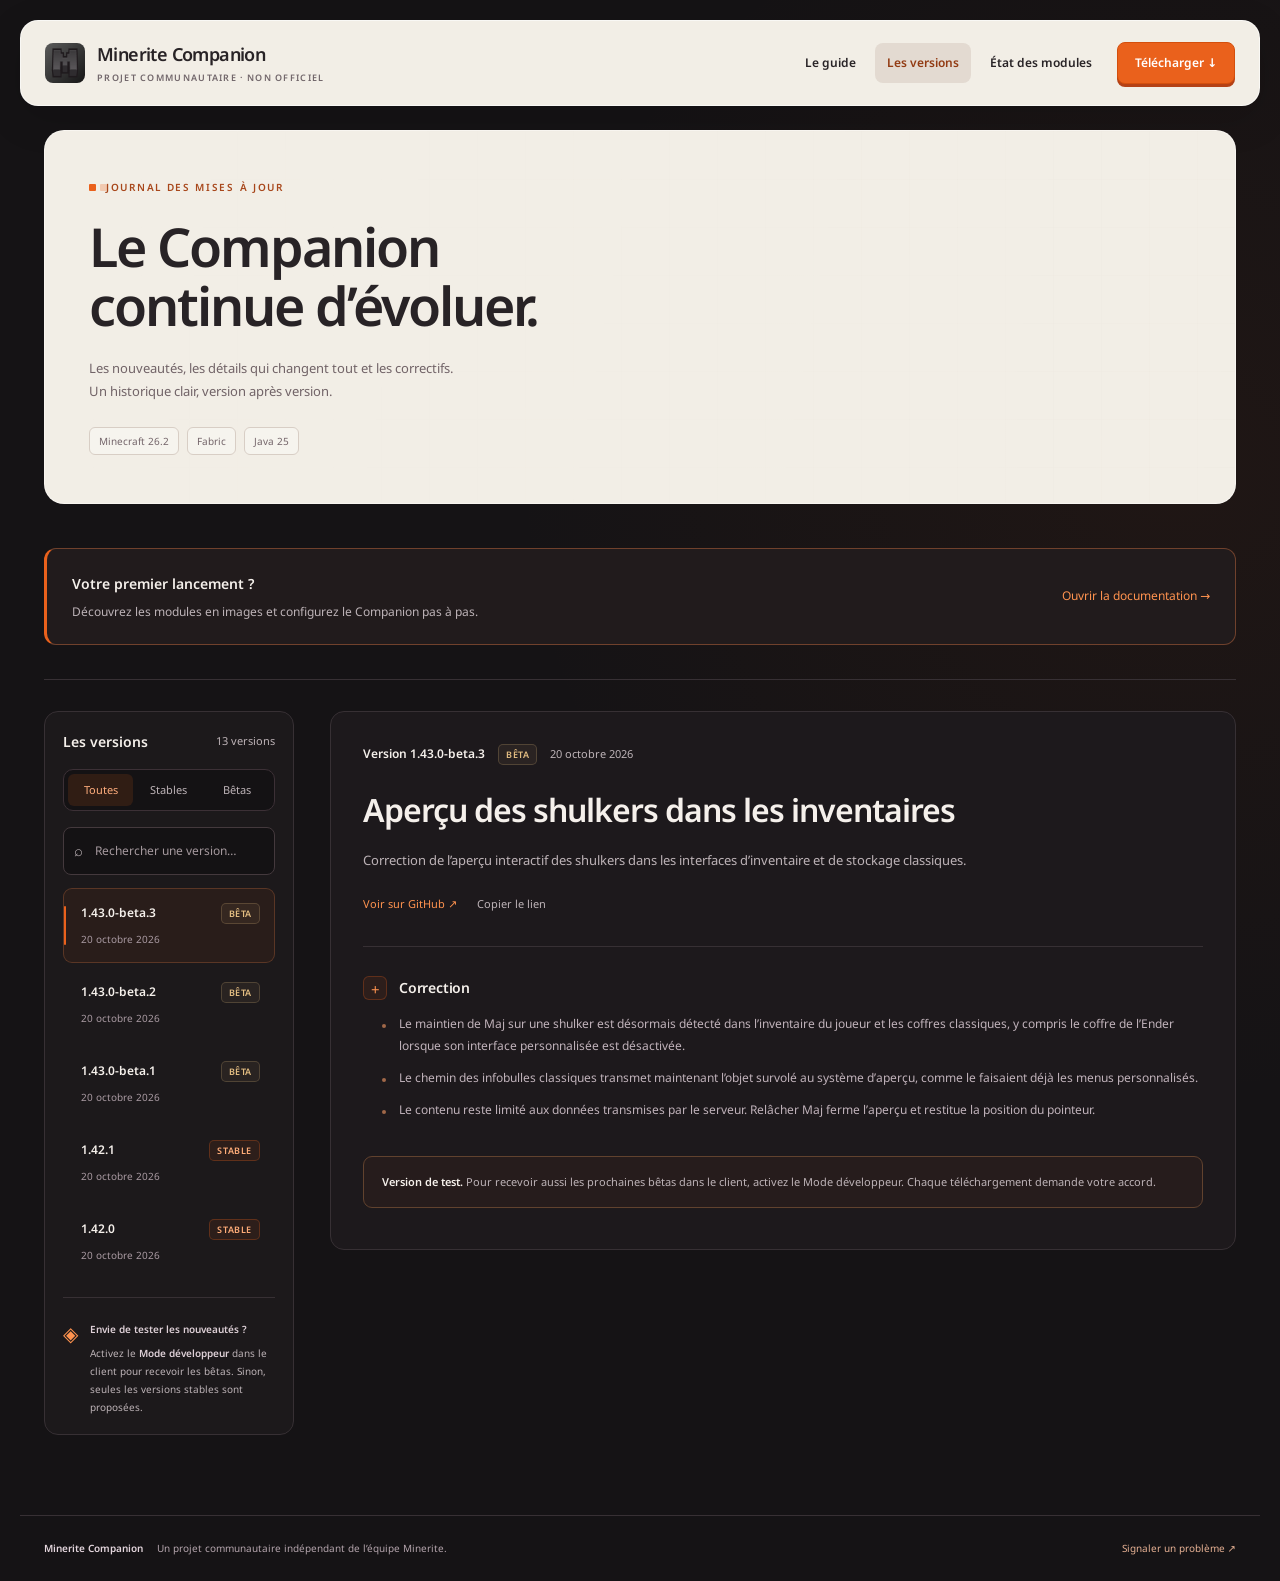
==== docs/index.html @ e7b04e56 "Publish Companion documentation and binary downloads" ====
<!doctype html>
<html lang="fr">
<head>
  <meta charset="utf-8">
  <meta name="viewport" content="width=device-width, initial-scale=1">
  <meta name="theme-color" content="#151315">
  <meta name="description" content="Toutes les nouveautés, améliorations et corrections de Minerite Companion. Versions stables et bêta pour Minecraft Fabric.">
  <title>Notes de version · Minerite Companion</title>
  <link rel="icon" href="minerite.png">
  <link rel="stylesheet" href="style.css">
  <script src="app.js" defer></script><link rel="stylesheet" href="documentation.css">
  <link rel="stylesheet" href="companion-theme.css">
</head>
<body>
  <header class="site-header"><a class="brand" href="documentation.html"><img src="minerite.png" alt="" width="40" height="40"><span class="brand-copy"><strong>Minerite Companion</strong><small>Projet communautaire · Non officiel</small></span></a><nav aria-label="Navigation principale"><a href="documentation.html">Le guide</a><a href="index.html" aria-current="page">Les versions</a><a href="module-controls.html">État des modules</a><a class="download" href="downloads.html">Télécharger ↓</a></nav></header>
  <main>
    <section class="hero"><p class="eyebrow"><span></span> JOURNAL DES MISES À JOUR</p><h1>Le Companion<br>continue d’évoluer.</h1><p class="intro">Les nouveautés, les détails qui changent tout et les correctifs.<br> Un historique clair, version après version.</p><div class="hero-meta"><span>Minecraft 26.2</span><span>Fabric</span><span>Java 25</span></div></section>
    <section class="docs-promo"><div><strong>Votre premier lancement ?</strong><p>Découvrez les modules en images et configurez le Companion pas à pas.</p></div><a href="documentation.html">Ouvrir la documentation →</a></section><div class="journal">
      <aside class="sidebar" aria-label="Historique des versions"><div class="sidebar-heading"><h2>Les versions</h2><span id="count">—</span></div><div class="filters" role="group" aria-label="Filtrer les versions"><button type="button" data-channel="all" aria-pressed="true">Toutes</button><button type="button" data-channel="stable" aria-pressed="false">Stables</button><button type="button" data-channel="beta" aria-pressed="false">Bêtas</button></div><label class="search"><span class="sr-only">Rechercher dans les notes</span><span aria-hidden="true">⌕</span><input id="search" type="search" placeholder="Rechercher une version…" autocomplete="off"></label><div id="versions" class="versions" role="navigation" aria-label="Choisir une version"></div><div class="channel-help"><span aria-hidden="true">◈</span><div><strong>Envie de tester les nouveautés ?</strong><p>Activez le <b>Mode développeur</b> dans le client pour recevoir les bêtas. Sinon, seules les versions stables sont proposées.</p></div></div></aside>
      <article id="release" class="release" aria-live="polite"><p class="loading">Chargement du journal…</p></article>
    </div>
  </main>
  <footer><span>Minerite Companion</span><p>Un projet communautaire indépendant de l’équipe Minerite.</p><a href="https://github.com/SpirtySprite/minerite-companion/issues">Signaler un problème ↗</a></footer>
</body>
</html>
---- docs/style.css ----
@font-face{font-family:Noto;src:url('fonts/ui.ttf') format('truetype');font-weight:400;font-display:swap}@font-face{font-family:Noto;src:url('fonts/heading.ttf') format('truetype');font-weight:600;font-display:swap}
:root{color-scheme:dark;--bg:#0c1015;--surface:#141a22;--line:#28313c;--text:#e7ecf1;--muted:#9aa7b5;--accent:#a2d6c1;--beta:#ebbd7b;font-family:Noto,system-ui,sans-serif;font-size:15px;line-height:1.65}*{box-sizing:border-box}html{scroll-behavior:smooth}body{margin:0;background:radial-gradient(ellipse at 80% 1%,#14272a77,transparent 43%),var(--bg);color:var(--text)}a{color:inherit;text-decoration:none}button,input{font:inherit}button,a,input{outline-offset:5px}button{cursor:pointer}a:focus-visible,button:focus-visible,input:focus-visible{outline:2px solid var(--accent)}.site-header{max-width:1280px;margin:auto;height:94px;padding:0 40px;display:flex;align-items:center;justify-content:space-between;border-bottom:1px solid var(--line)}.brand{display:flex;align-items:center;gap:12px;font-size:17px;letter-spacing:-.4px}.brand img{border-radius:7px}.brand span{color:var(--muted)}.brand strong{color:var(--text);font-weight:600}.site-header nav{display:flex;gap:25px;align-items:center;font-size:13px}.site-header nav>a:first-child{color:var(--muted)}.site-header nav a:hover{color:var(--accent)}.download{border:1px solid #3b504d;border-radius:9px;padding:9px 16px;background:#a2d6c10a}.download span{padding-left:13px}main{max-width:1200px;margin:auto;padding:0 40px}.hero{padding:73px 0 60px}.eyebrow{font-size:11px;font-weight:600;letter-spacing:2px;color:var(--accent);display:flex;align-items:center;gap:10px;margin:0 0 21px}.eyebrow span{width:6px;height:6px;border-radius:50%;background:var(--accent);box-shadow:0 0 20px #a2d6c155}h1{font-size:clamp(35px,4.7vw,58px);line-height:1.15;letter-spacing:-2.2px;font-weight:600;margin:0 0 25px}.intro{color:var(--muted);line-height:1.8;margin:0;font-size:15px}.hero-meta{display:flex;gap:18px;margin-top:24px;color:#83919f;font-size:11px}.hero-meta span+span:before{content:'·';margin-right:18px;color:#4b5864}.journal{display:grid;grid-template-columns:272px minmax(0,1fr);gap:56px;align-items:start;padding-top:31px;border-top:1px solid var(--line);padding-bottom:80px}.sidebar{position:sticky;top:28px}.sidebar-heading{display:flex;justify-content:space-between;align-items:center;margin-bottom:16px}.sidebar-heading h2{font-size:13px;font-weight:600;margin:0}.sidebar-heading>span{font-size:11px;color:var(--muted)}.filters{display:flex;gap:3px;padding:4px;background:#151b23;border-radius:10px;border:1px solid #202933}.filters button{flex:1;padding:7px 4px;border:0;border-radius:6px;background:none;color:var(--muted);font-size:11px;transition:background .15s,color .15s}.filters button[aria-pressed=true]{color:var(--text);background:#2b343e;box-shadow:0 1px 4px #0003}.search{margin:16px 0 15px;display:flex;gap:8px;align-items:center;border-bottom:1px solid var(--line);padding:8px 3px;color:var(--muted)}.search input{width:100%;min-width:0;border:0;background:none;color:var(--text);font-size:11px;padding:4px;outline-offset:2px}.search input::placeholder{color:#6d7b88}.versions{display:flex;flex-direction:column;gap:4px;max-height:385px;overflow-y:auto;scrollbar-width:thin;scrollbar-color:#37434d transparent}.version{width:100%;padding:14px 14px 14px 17px;text-align:left;color:var(--text);background:none;border:1px solid transparent;border-radius:9px;position:relative;transition:background .15s,border-color .15s}.version:hover{background:#151d25}.version[aria-current=true]{background:#1b252d;border-color:#2d4046}.version[aria-current=true]:before{content:'';position:absolute;left:0;top:17px;bottom:17px;width:2px;background:var(--accent);border-radius:2px}.version-top{display:flex;align-items:center;justify-content:space-between;gap:9px;font-size:12px;font-weight:600}.version-date{display:block;font-size:10px;color:#8796a5;margin-top:7px}.badge{font-size:9px;line-height:1.5;letter-spacing:.6px;text-transform:uppercase;font-weight:600;border-radius:5px;padding:3px 7px;color:var(--accent);background:#a2d6c113;border:1px solid #a2d6c12c;white-space:nowrap}.badge.beta{color:var(--beta);background:#ebbd7b0c;border-color:#ebbd7b30}.channel-help{border-top:1px solid var(--line);margin-top:24px;padding-top:23px;display:flex;gap:12px;font-size:10px;color:var(--muted)}.channel-help>span{font-size:20px;color:var(--accent);margin-top:-4px}.channel-help strong{font-weight:600;color:#bdc8d2}.channel-help p{margin:7px 0 0;line-height:1.8}.channel-help b{font-weight:600;color:#b9c7d2}.release{min-height:450px}.release-meta{display:flex;gap:13px;align-items:center;color:var(--muted);font-size:11px;margin-top:2px}.release-meta .version-number{font-weight:600;color:var(--text);font-size:12px}.release h2{font-size:32px;line-height:1.3;letter-spacing:-1px;font-weight:600;margin:24px 0 17px;max-width:640px}.release-summary{color:var(--muted);font-size:14px;line-height:1.9;max-width:660px;margin:0}.release-actions{display:flex;gap:20px;margin-top:23px;margin-bottom:32px;font-size:11px;align-items:center}.release-actions a{color:var(--accent)}.copy-link{color:var(--muted);border:0;background:none;padding:0}.copy-link:hover{color:var(--text)}.release-sections{border-top:1px solid var(--line)}.note-section{padding-top:29px}.note-section h3{font-size:14px;letter-spacing:-.2px;font-weight:600;display:flex;gap:12px;align-items:center;margin:0 0 13px}.note-section h3:before{content:'+';font-size:15px;font-weight:400;display:grid;place-items:center;color:var(--accent);border:1px solid #a2d6c12a;width:22px;height:22px;border-radius:6px;background:#a2d6c108}.note-section ul{margin:0;padding-left:36px;list-style:none}.note-section li{position:relative;margin-bottom:10px;color:#acbac7;font-size:13px;line-height:1.85}.note-section li:before{content:'';position:absolute;left:-17px;top:11px;width:4px;height:4px;border-radius:50%;background:#52616e}.release-footer{margin-top:35px;padding:16px 18px;background:#141c23;border:1px solid #25313a;border-radius:9px;font-size:11px;color:var(--muted)}.release-footer strong{color:var(--text);font-weight:600}.empty,.loading{padding:40px 20px;color:var(--muted);font-size:13px;line-height:1.9}.versions .empty{padding:18px 5px;font-size:11px}footer{max-width:1200px;margin:auto;padding:24px 40px 32px;border-top:1px solid var(--line);display:flex;align-items:center;gap:24px;font-size:10px;color:#73818f}footer>span{color:#b3c1cc;font-weight:600}footer p{margin:0}footer a{margin-left:auto;white-space:nowrap}.sr-only{position:absolute;width:1px;height:1px;padding:0;overflow:hidden;clip:rect(0,0,0,0);white-space:nowrap;border:0}
@media(max-width:850px){.journal{gap:30px;grid-template-columns:235px minmax(0,1fr)}.release h2{font-size:27px}.site-header{padding:0 24px}main,footer{padding-left:24px;padding-right:24px}.hero{padding-top:54px}}@media(max-width:640px){.site-header{height:76px;padding:0 20px}.brand{font-size:14px;gap:9px}.brand img{width:28px;height:28px}.site-header nav>a:first-child{display:none}.site-header nav{gap:0}.download{font-size:11px;padding:7px 10px}.download span{padding-left:4px}main{padding:0 20px}.hero{padding:44px 0 37px}h1{letter-spacing:-1.3px}.intro{font-size:13px}.intro br{display:none}.journal{display:flex;flex-direction:column;gap:30px;padding-top:25px;padding-bottom:50px}.sidebar{position:static;width:100%}.channel-help{display:none}.versions{max-height:190px;display:grid;grid-template-columns:1fr 1fr;gap:5px}.version{padding:10px 12px}.version-top{font-size:11px}.version-date{font-size:9px}.version[aria-current=true]:before{top:12px;bottom:12px}.release{width:100%;min-height:200px}.release h2{font-size:28px}.release-summary{font-size:13px}.release-meta{gap:9px;font-size:10px;flex-wrap:wrap}.note-section li{font-size:12px}.note-section ul{padding-left:22px}.release-footer{font-size:10px}footer{padding:21px 20px;align-items:flex-start;gap:9px;flex-direction:column}footer a{margin-left:0}.eyebrow{font-size:9px;letter-spacing:1.4px}}@media(prefers-reduced-motion:reduce){html{scroll-behavior:auto}*{transition:none!important}}
---- docs/documentation.css ----
.skip-link{position:fixed;top:8px;left:8px;z-index:10;padding:10px;background:var(--surface);transform:translateY(-180%)}.skip-link:focus{transform:none}.docs-main{max-width:1320px}.docs-hero{display:grid;grid-template-columns:1fr 1.1fr;gap:54px;align-items:center;padding:64px 0 56px}.docs-hero h1{font-size:clamp(36px,4.3vw,56px)}.start-link{display:inline-flex;gap:28px;margin-top:25px;font-size:13px;color:var(--accent)}.hero-capture{margin:0;transform:perspective(1400px) rotateY(-5deg)}.hero-capture button,.guide-figure button{display:block;width:100%;border:1px solid var(--line);padding:0;background:var(--surface);border-radius:12px;overflow:hidden;box-shadow:0 15px 50px #0004}.hero-capture img,.guide-figure img{display:block;width:100%;height:auto}.hero-capture figcaption{font-size:10px;color:var(--muted);margin:12px 0 0}.documentation-layout{display:grid;grid-template-columns:230px minmax(0,1fr);gap:58px;border-top:1px solid var(--line);padding:32px 0 80px}.guide-sidebar{position:sticky;top:24px;max-height:calc(100vh - 48px);overflow:auto;scrollbar-width:thin}.guide-sidebar .search{margin-top:0}.guide-count{font-size:10px;color:var(--muted);margin:0 0 20px}.nav-group{font-size:10px;letter-spacing:1.1px;text-transform:uppercase;color:#738695;margin:25px 10px 9px}.guide-link{display:block;padding:10px 12px;margin:3px 0;border-radius:7px;border-left:2px solid transparent;font-size:12px;color:var(--muted)}.guide-link:hover{background:#172129;color:var(--text)}.guide-link[aria-current=page]{color:var(--accent);background:#a2d6c10c;border-left-color:var(--accent)}.help-link{display:block;margin:25px 10px 10px;padding-top:18px;border-top:1px solid var(--line);font-size:11px;color:var(--muted)}.guide-content{min-width:0;scroll-margin-top:25px;outline:none}.guide-kicker{color:var(--accent);font-size:10px;letter-spacing:1.3px;text-transform:uppercase;margin:0 0 12px}.guide-content h2{font-size:32px;line-height:1.3;letter-spacing:-.9px;margin:0 0 16px}.guide-lead{font-size:14px;line-height:1.85;color:var(--muted);margin:0 0 24px}.guide-figure{margin:24px 0 32px}.guide-figure figcaption{font-size:11px;color:var(--muted);line-height:1.7;margin-top:10px}.guide-content h3{font-size:17px;margin:32px 0 18px}.guide-steps{list-style:none;padding:0;counter-reset:step}.guide-steps li{counter-increment:step;position:relative;padding:0 0 20px 46px;font-size:13px;color:#bbc8d2;line-height:1.9;min-height:45px}.guide-steps li:before{content:counter(step,decimal-leading-zero);position:absolute;left:0;top:0;color:var(--accent);font-size:11px;display:grid;place-items:center;width:30px;height:30px;background:#a2d6c10b;border:1px solid #a2d6c12b;border-radius:8px}.guide-detail{padding:19px 0;border-top:1px solid #242e38;margin:0;font-size:13px;color:var(--muted);line-height:1.9}.guide-note{margin:28px 0;padding:18px 20px;background:#a2d6c10a;border-left:2px solid var(--accent);font-size:12px;line-height:1.8;color:var(--muted)}.guide-pager{display:flex;justify-content:space-between;gap:20px;margin-top:38px;padding-top:22px;border-top:1px solid var(--line)}.guide-pager a{font-size:12px;color:var(--accent);max-width:48%}.guide-pager a:last-child{text-align:right;margin-left:auto}.guide-empty a{color:var(--accent)}#image-viewer{max-width:96vw;max-height:96vh;width:1500px;padding:46px 15px 10px;background:#10161d;border:1px solid #35424c;border-radius:12px;color:var(--text)}#image-viewer::backdrop{background:#000d;backdrop-filter:blur(8px)}#image-viewer img{display:block;width:100%;max-height:78vh;object-fit:contain}#image-caption{font-size:12px;color:var(--muted);margin:12px 5px}.viewer-close{position:absolute;right:16px;top:10px;background:#242f3a;border:1px solid #3c4955;color:var(--text);border-radius:6px;padding:5px 12px;font-size:12px}.site-header nav a[aria-current=page]{color:var(--accent)}.docs-promo{display:flex;align-items:center;justify-content:space-between;gap:25px;padding:22px 25px;margin-bottom:34px;border:1px solid var(--line);background:#a2d6c105;border-radius:10px}.docs-promo strong{font-size:14px}.docs-promo p{color:var(--muted);font-size:12px;margin:6px 0 0}.docs-promo>a{color:var(--accent);font-size:12px;white-space:nowrap}@media(max-width:900px){.docs-hero{gap:25px;grid-template-columns:1fr 1fr}.documentation-layout{gap:28px;grid-template-columns:205px minmax(0,1fr)}.docs-hero .intro br{display:none}.site-header nav{gap:15px}}@media(max-width:780px){.docs-hero{grid-template-columns:1fr;padding:35px 0;gap:30px}.hero-capture{transform:none}.documentation-layout{display:block;padding-top:20px}.guide-sidebar{position:static;max-height:none;margin-bottom:30px}.guide-sidebar nav{display:flex;gap:6px;overflow:auto;padding-bottom:10px}.nav-group{display:none}.guide-link{white-space:nowrap;border:1px solid var(--line);font-size:11px;padding:8px 10px}.guide-link[aria-current=page]{border-color:var(--accent)}.guide-count{margin-bottom:8px}.help-link{display:none}.guide-content h2{font-size:27px}.guide-lead{font-size:13px}.site-header nav>a:first-child{display:block}.site-header nav{gap:12px;font-size:11px}.site-header .download{display:none}.guide-detail{font-size:12px}.docs-promo{display:block}.docs-promo>a{display:inline-block;margin-top:14px}.guide-pager{gap:15px}.guide-steps li{font-size:12px}#image-viewer{padding:45px 7px 7px}}@media(prefers-reduced-motion:reduce){.hero-capture{transform:none}}

@media(max-width:640px){.site-header nav>a:first-child{display:block}.site-header nav{gap:12px}.site-header nav>a[href*="github.com/SpirtySprite/minerite-companion"]:not(.download){display:none}.docs-hero .hero-meta{flex-wrap:wrap;gap:10px}}
@media(max-width:440px){.site-header{height:auto;min-height:76px;flex-wrap:wrap;gap:10px;padding-top:16px;padding-bottom:16px}.site-header nav{width:100%;justify-content:flex-start}.guide-content h2{overflow-wrap:anywhere}}
---- docs/companion-theme.css ----
:root{--bg:#151315;--surface:#211e20;--line:#373034;--text:#f5f0eb;--muted:#bdb3b7;--accent:#ff934f;--beta:#e9bc72;--paper:#f2eee6;--ink:#282326;--orange:#ea611c;--soft-orange:#ff934f18;color-scheme:dark}
body{background:radial-gradient(ellipse at 92% 30%,#8b381017,transparent 40%),var(--bg)}
.site-header{max-width:1240px;margin:20px auto 0;padding:16px 24px;height:auto;min-height:86px;background:var(--paper);color:var(--ink);border:1px solid #fff9;border-radius:18px;gap:24px;box-shadow:0 12px 40px #0002}
.brand{gap:12px;letter-spacing:-.6px;flex-shrink:0}.brand img{width:40px;height:40px;border-radius:8px}.brand span,.brand strong{color:var(--ink)}.brand-copy{display:flex;flex-direction:column;line-height:1.25}.brand-copy small{font-size:9px;font-weight:600;letter-spacing:1.3px;text-transform:uppercase;color:#71666a;margin-top:6px}.brand strong{font-size:18px}
.site-header nav{gap:7px;font-size:12px;font-weight:600}.site-header nav a{padding:10px 12px;border-radius:8px}.site-header nav>a:first-child{color:inherit}.site-header nav a[aria-current=page]{background:#e3dad1;color:#923b13}.site-header nav a:hover{background:#e6dfd7;color:#8e3510}.site-header nav .download{color:#fff;background:var(--orange);border:1px solid #d44f0d;box-shadow:0 3px 0 #b44116;padding:10px 17px;margin-left:6px}.site-header nav .download:hover{color:#fff;background:#d95315;transform:translateY(-1px)}
main,.docs-main{max-width:1240px;padding:0 24px}.hero,.docs-hero{position:relative;isolation:isolate;margin:24px 0 44px;padding:48px 44px;background:var(--paper);color:var(--ink);border-radius:20px;overflow:hidden;border:1px solid #fff6}.hero:before,.docs-hero:before{content:'';position:absolute;inset:0;z-index:-1;opacity:.35;background-image:linear-gradient(90deg,#bcb1a612 1px,transparent 1px),linear-gradient(#bcb1a612 1px,transparent 1px);background-size:48px 48px;mask-image:linear-gradient(100deg,transparent,#000)}
.docs-hero{grid-template-columns:1fr 1.12fr;gap:38px}.hero h1,.docs-hero h1{font-size:clamp(34px,4.2vw,54px);font-weight:900;letter-spacing:-2px;line-height:1.1;margin:0 0 22px;text-wrap:balance}.hero .eyebrow,.docs-hero .eyebrow{color:#a8471b;font-size:10px;letter-spacing:1.7px}.eyebrow span{width:7px;height:7px;border-radius:1px;background:var(--orange);box-shadow:11px 0 #ea611c44}.hero .intro,.docs-hero .intro{color:#716367;font-size:13px;line-height:1.8}.hero-meta{flex-wrap:wrap;gap:8px;margin-top:23px}.hero-meta span{font-size:10px;padding:5px 9px;border:1px solid #d8cec5;border-radius:6px;color:#74656a;background:#ffffff50}.hero-meta span+span:before{content:none}.start-link{display:inline-flex;align-items:center;justify-content:space-between;gap:24px;background:var(--orange);border:1px solid #cc4c12;border-radius:9px;box-shadow:0 3px 0 #b44116;padding:12px 17px;color:white;font-size:12px;font-weight:600;margin:24px 0 3px}.start-link:hover{background:#d95315;color:#fff}.hero-capture{transform:none;position:relative;min-width:0}.hero-capture:before{content:'EN JEU / MINERITE COMPANION';display:block;background:#211e20;color:#d5cac8;padding:11px 15px;font-size:9px;letter-spacing:1.4px;border-radius:12px 12px 0 0}.hero-capture button{border-radius:0 0 12px 12px;border:1px solid #40363a;box-shadow:0 14px 28px #34212626}.hero-capture figcaption{color:#7b6d71;font-size:10px;margin-top:13px}.hero-capture button:hover{border-color:var(--orange)}
.documentation-layout{grid-template-columns:242px minmax(0,1fr);gap:36px;border:0;padding:0 0 64px;align-items:start}.guide-sidebar{padding:18px 14px;border:1px solid var(--line);border-radius:14px;background:#1c191b;top:20px;max-height:calc(100vh - 40px)}.guide-sidebar .search,.search{border:1px solid #44393d;border-radius:8px;background:#141214;padding:9px 10px;margin:0 0 13px}.search input{font-size:12px;color:var(--text)}.search input::placeholder{color:#a4989d}.guide-count{font-size:10px;padding-left:7px;color:#a99ba1}.nav-group{color:#c4a99c;font-size:9px;letter-spacing:1.3px;margin:24px 9px 9px}.guide-link{font-size:11px;line-height:1.6;padding:10px 12px;border:1px solid transparent;border-radius:7px;margin:3px 0;color:#c1b6bb}.guide-link:hover{color:#fff;background:#2c2528}.guide-link[aria-current=page]{background:#ea611c17;color:#ffac78;border:1px solid #e96b343f;box-shadow:inset 3px 0 var(--orange)}.help-link{color:#b9a8ae;border-color:var(--line);margin:22px 8px 4px;font-size:10px}.help-link:hover{color:var(--accent)}
.guide-content{padding:30px 32px;border:1px solid var(--line);border-radius:14px;background:linear-gradient(135deg,#231e21,#1b191b 55%);scroll-margin-top:20px}.guide-kicker{color:var(--accent);font-size:9px;letter-spacing:1.5px;margin-bottom:14px}.guide-content h2{font-size:clamp(26px,3vw,35px);font-weight:900;letter-spacing:-1px;line-height:1.2;margin-bottom:18px}.guide-lead{font-size:13px;line-height:1.9;color:#c3b8be;margin-bottom:24px}.guide-content h3{font-size:16px;font-weight:600;margin:32px 0 18px;letter-spacing:-.3px}.guide-gallery{display:grid;grid-template-columns:repeat(2,minmax(0,1fr));gap:18px;margin:28px 0}.guide-gallery:has(>.guide-figure:only-child){grid-template-columns:1fr}.guide-figure{min-width:0;margin:0;padding:8px;background:#141214;border:1px solid #40363b;border-radius:11px}.guide-figure button{border-radius:6px;border:1px solid #42383c;box-shadow:none;transition:border-color .15s,transform .15s}.guide-figure button:hover{border-color:var(--accent);transform:translateY(-2px)}.guide-figure figcaption{font-size:10px;line-height:1.75;color:#b6a7ae;padding:3px 5px 6px;margin:9px 0 0}.guide-steps{display:grid;gap:10px;margin:0 0 26px}.guide-steps li{color:#d4c9ce;font-size:12px;line-height:1.85;padding:15px 16px 15px 58px;border:1px solid #3b3035;border-radius:9px;background:#171416;min-height:60px}.guide-steps li:before{left:13px;top:14px;background:#ea611c15;border:1px solid #ea611c38;color:#ffa569;border-radius:7px;width:29px;height:29px}.guide-detail{font-size:12px;line-height:1.95;border-color:var(--line);padding:21px 0;color:#bfb1b8}.guide-note{border-left:3px solid var(--orange);background:#ea611c0b;color:#c6b5bb;border-radius:0 8px 8px 0;font-size:11px;padding:18px}.guide-pager{border-color:var(--line);gap:12px}.guide-pager a{color:#e4c8ba;font-size:11px;padding:12px;border:1px solid #48383d;border-radius:8px;background:#261f22}.guide-pager a:hover{border-color:var(--orange);color:var(--accent)}
.journal{grid-template-columns:250px minmax(0,1fr);gap:36px;border-color:var(--line)}.sidebar{padding:18px;border:1px solid var(--line);border-radius:14px;background:#1c191b}.sidebar .search{margin-top:16px}.sidebar-heading h2{font-size:14px}.filters{background:#141214;border-color:#3c3036}.filters button[aria-pressed=true]{background:#ea611c22;color:#ffad7d;box-shadow:none}.version:hover{background:#2a2226}.version[aria-current=true]{background:#ea611c10;border-color:#c46d3f50}.version[aria-current=true]:before{background:var(--orange)}.version-date{color:#a99aa2}.badge{color:#ffad79;background:#ea611c15;border-color:#ea611c44}.badge.beta{color:#e4be82;background:#e4be8210;border-color:#e4be8235}.channel-help{border-color:var(--line)}.channel-help strong,.channel-help b{color:#ded0d7}.release{padding:30px 32px;border:1px solid var(--line);border-radius:14px;background:#1d191c}.release h2{font-weight:900}.release-summary{font-size:13px}.release-actions{flex-wrap:wrap}.release-sections{border-color:var(--line)}.note-section h3:before{color:var(--accent);border-color:#ea611c44;background:#ea611c14}.note-section li{color:#c0b2ba;font-size:12px}.note-section li:before{background:#a16849}.release-footer{background:#ea611c0b;border-color:#61422e}.docs-promo{background:#211b1c;border:1px solid #70412c;border-left:3px solid var(--orange);padding:22px 25px;border-radius:12px}.docs-promo>a{color:var(--accent)}
#image-viewer{background:#1c191b;border-color:#685044;border-radius:14px}.viewer-close{background:#36282b;border-color:#78503c;color:#ffbc8f}.viewer-close:hover{background:#513223}footer{border-color:var(--line);color:#b5a5ad;flex-wrap:wrap;font-size:10px;gap:14px;max-width:1240px;padding:24px}footer>span{color:#e4d6dd}footer a{color:#e7b194}footer a:hover{color:var(--accent)}.policy-main section{border-color:var(--line)}.policy-main .primary{background:#ea611c17!important;border-color:#8b492b!important;color:#ffb78a!important}.skip-link{background:var(--orange);color:#fff;z-index:100}a,button{transition:background-color .15s,border-color .15s,color .15s,transform .15s}::selection{background:#df6f2e66;color:white}
@media(min-width:1500px){.docs-hero{padding:56px 48px}}
@media(max-width:1000px){.site-header{margin:14px 20px 0;padding:14px 18px}.site-header nav a{padding:9px 10px}.docs-hero{padding:32px 28px;gap:24px}.documentation-layout{grid-template-columns:205px minmax(0,1fr);gap:22px}.guide-content{padding:24px}.guide-gallery{grid-template-columns:1fr}.journal{gap:24px;grid-template-columns:220px minmax(0,1fr)}.release{padding:24px}.brand-copy small{font-size:8px}}
@media(max-width:780px){.site-header{flex-wrap:wrap;gap:16px;padding:16px 18px}.site-header nav{width:100%;justify-content:flex-start;gap:6px;flex-wrap:wrap}.site-header nav>a:first-child{display:block}.site-header .download{display:inline-flex;margin-left:auto}.hero,.docs-hero{padding:30px 26px;margin:20px 0 28px;grid-template-columns:1fr;gap:30px}.hero h1,.docs-hero h1{font-size:40px}.documentation-layout{display:block}.guide-sidebar{position:static;padding:14px;max-height:none;margin-bottom:20px}.guide-sidebar nav{display:flex;overflow-x:auto;gap:6px;padding:0 0 9px}.guide-link{flex-shrink:0;white-space:nowrap;font-size:11px}.nav-group{display:none}.guide-count{margin:8px}.guide-content{padding:24px}.guide-gallery{grid-template-columns:repeat(2,minmax(0,1fr))}.hero-meta span+span:before{content:none}.journal{display:flex;gap:22px}.sidebar{width:100%;position:static}.release{width:100%}.help-link{display:none}.site-header nav>a[href*="github.com/SpirtySprite/minerite-companion"]:not(.download){display:none}}
@media(max-width:520px){main,.docs-main{padding:0 16px}.site-header{margin:12px 16px 0;border-radius:13px;padding:14px}.site-header nav{font-size:10px;gap:2px}.site-header nav a{padding:8px}.site-header nav .download{padding:8px 10px}.brand strong{font-size:17px}.hero,.docs-hero{padding:28px 22px;border-radius:14px}.hero h1,.docs-hero h1{font-size:34px;letter-spacing:-1.3px}.hero-meta{gap:6px}.hero-meta span{font-size:9px}.hero-capture:before{font-size:8px}.guide-content{padding:22px 18px;border-radius:12px}.guide-gallery{grid-template-columns:1fr;gap:16px}.guide-content h2{font-size:27px}.guide-lead,.guide-detail{font-size:12px}.guide-pager{flex-direction:column}.guide-pager a{max-width:100%;width:100%;margin:0!important;text-align:left!important}.guide-steps li{font-size:12px}.release{padding:22px 18px}.release h2{font-size:26px}.versions{grid-template-columns:1fr 1fr}.docs-promo{padding:20px}.site-header .brand-copy small{font-size:8px}.policy-main{padding:24px 20px!important;margin-top:24px!important}footer{padding:24px 20px;gap:10px;flex-direction:column;align-items:flex-start}}
@media(prefers-reduced-motion:reduce){html{scroll-behavior:auto}a,button{transition:none}.guide-figure button:hover,.site-header nav .download:hover{transform:none}}

.guide-sidebar{scrollbar-width:thin;scrollbar-color:#635047 transparent}.guide-sidebar::-webkit-scrollbar{width:5px}.guide-sidebar::-webkit-scrollbar-thumb{background:#635047;border-radius:9px}
@media(max-width:520px){.site-header nav{display:grid;grid-template-columns:1fr 1fr;gap:5px}.site-header nav a{text-align:center}.site-header nav .download{margin:0;justify-content:center}.site-header nav a[aria-current=page]{background:#e3dad1}}

.download-grid{display:grid;grid-template-columns:1fr 1fr;gap:24px}.download-card{padding:30px;border:1px solid var(--line);background:var(--surface);border-radius:16px}.download-card h2{font-size:28px;margin:14px 0 8px}.download-version{color:var(--accent);font-size:20px}.download-notes{display:block;color:var(--accent);font-size:12px;margin:20px 0}.download-card details{font-size:11px;color:var(--muted)}.download-card code{display:block;overflow-wrap:anywhere;margin-top:12px}.download-history{margin:36px 0 60px;color:var(--muted)}.download-history li{margin:12px 0}.download-history a{color:var(--accent)}@media(max-width:650px){.download-grid{grid-template-columns:1fr}}
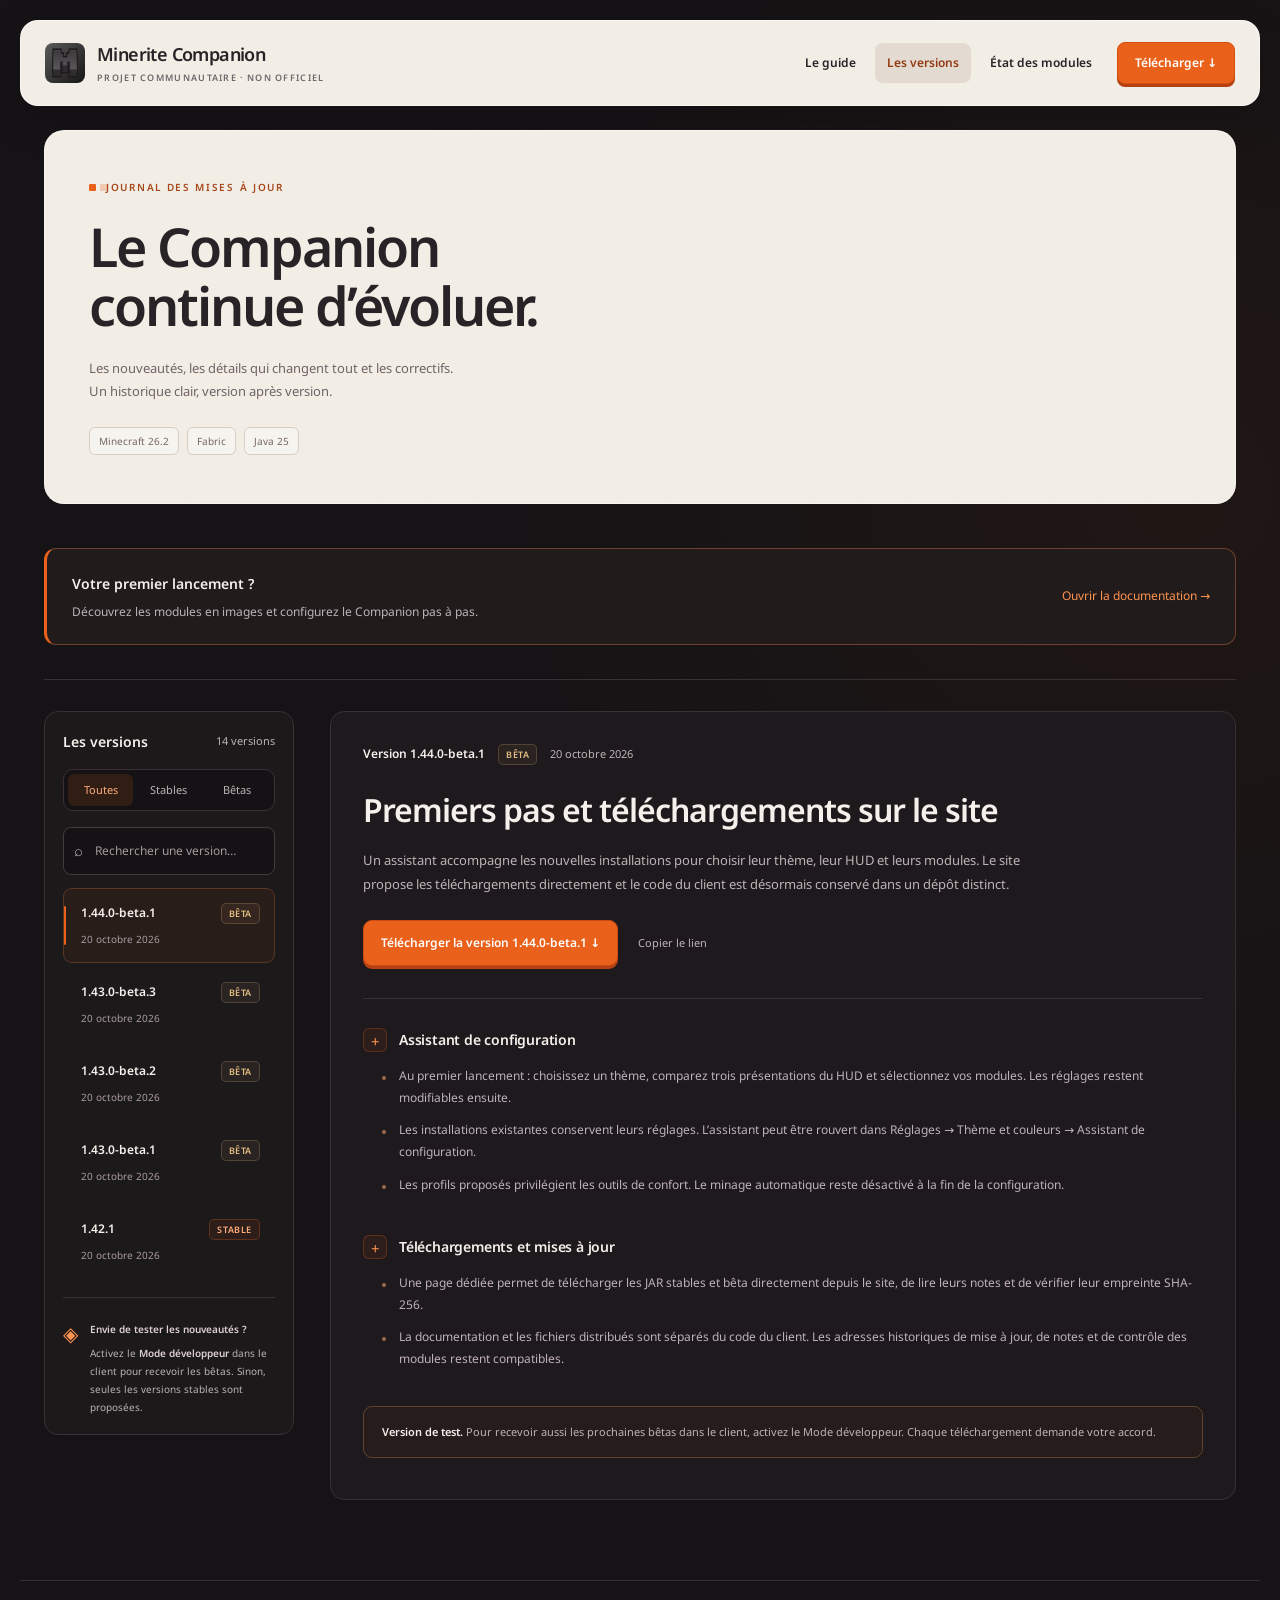
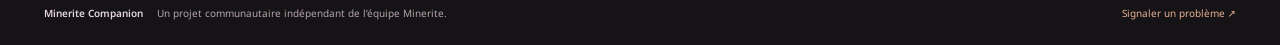
==== commit 67b715f8: "Hide administrative instructions and offer direct JAR downloads" ====
--- a/docs/index.html
+++ b/docs/index.html
@@ -8,8 +8,8 @@
   <title>Notes de version · Minerite Companion</title>
   <link rel="icon" href="minerite.png">
   <link rel="stylesheet" href="style.css">
-  <script src="app.js" defer></script><link rel="stylesheet" href="documentation.css">
-  <link rel="stylesheet" href="companion-theme.css">
+  <script src="app.js?v=20261020-downloads2" defer></script><link rel="stylesheet" href="documentation.css">
+  <link rel="stylesheet" href="companion-theme.css?v=20261020-downloads2">
 </head>
 <body>
   <header class="site-header"><a class="brand" href="documentation.html"><img src="minerite.png" alt="" width="40" height="40"><span class="brand-copy"><strong>Minerite Companion</strong><small>Projet communautaire · Non officiel</small></span></a><nav aria-label="Navigation principale"><a href="documentation.html">Le guide</a><a href="index.html" aria-current="page">Les versions</a><a href="module-controls.html">État des modules</a><a class="download" href="downloads.html">Télécharger ↓</a></nav></header>
--- a/docs/companion-theme.css
+++ b/docs/companion-theme.css
@@ -19,3 +19,5 @@
 @media(max-width:520px){.site-header nav{display:grid;grid-template-columns:1fr 1fr;gap:5px}.site-header nav a{text-align:center}.site-header nav .download{margin:0;justify-content:center}.site-header nav a[aria-current=page]{background:#e3dad1}}
 
 .download-grid{display:grid;grid-template-columns:1fr 1fr;gap:24px}.download-card{padding:30px;border:1px solid var(--line);background:var(--surface);border-radius:16px}.download-card h2{font-size:28px;margin:14px 0 8px}.download-version{color:var(--accent);font-size:20px}.download-notes{display:block;color:var(--accent);font-size:12px;margin:20px 0}.download-card details{font-size:11px;color:var(--muted)}.download-card code{display:block;overflow-wrap:anywhere;margin-top:12px}.download-history{margin:36px 0 60px;color:var(--muted)}.download-history li{margin:12px 0}.download-history a{color:var(--accent)}@media(max-width:650px){.download-grid{grid-template-columns:1fr}}
+
+.release-actions .start-link{color:#fff;margin:0;text-decoration:none}.release-actions .start-link:hover{color:#fff}
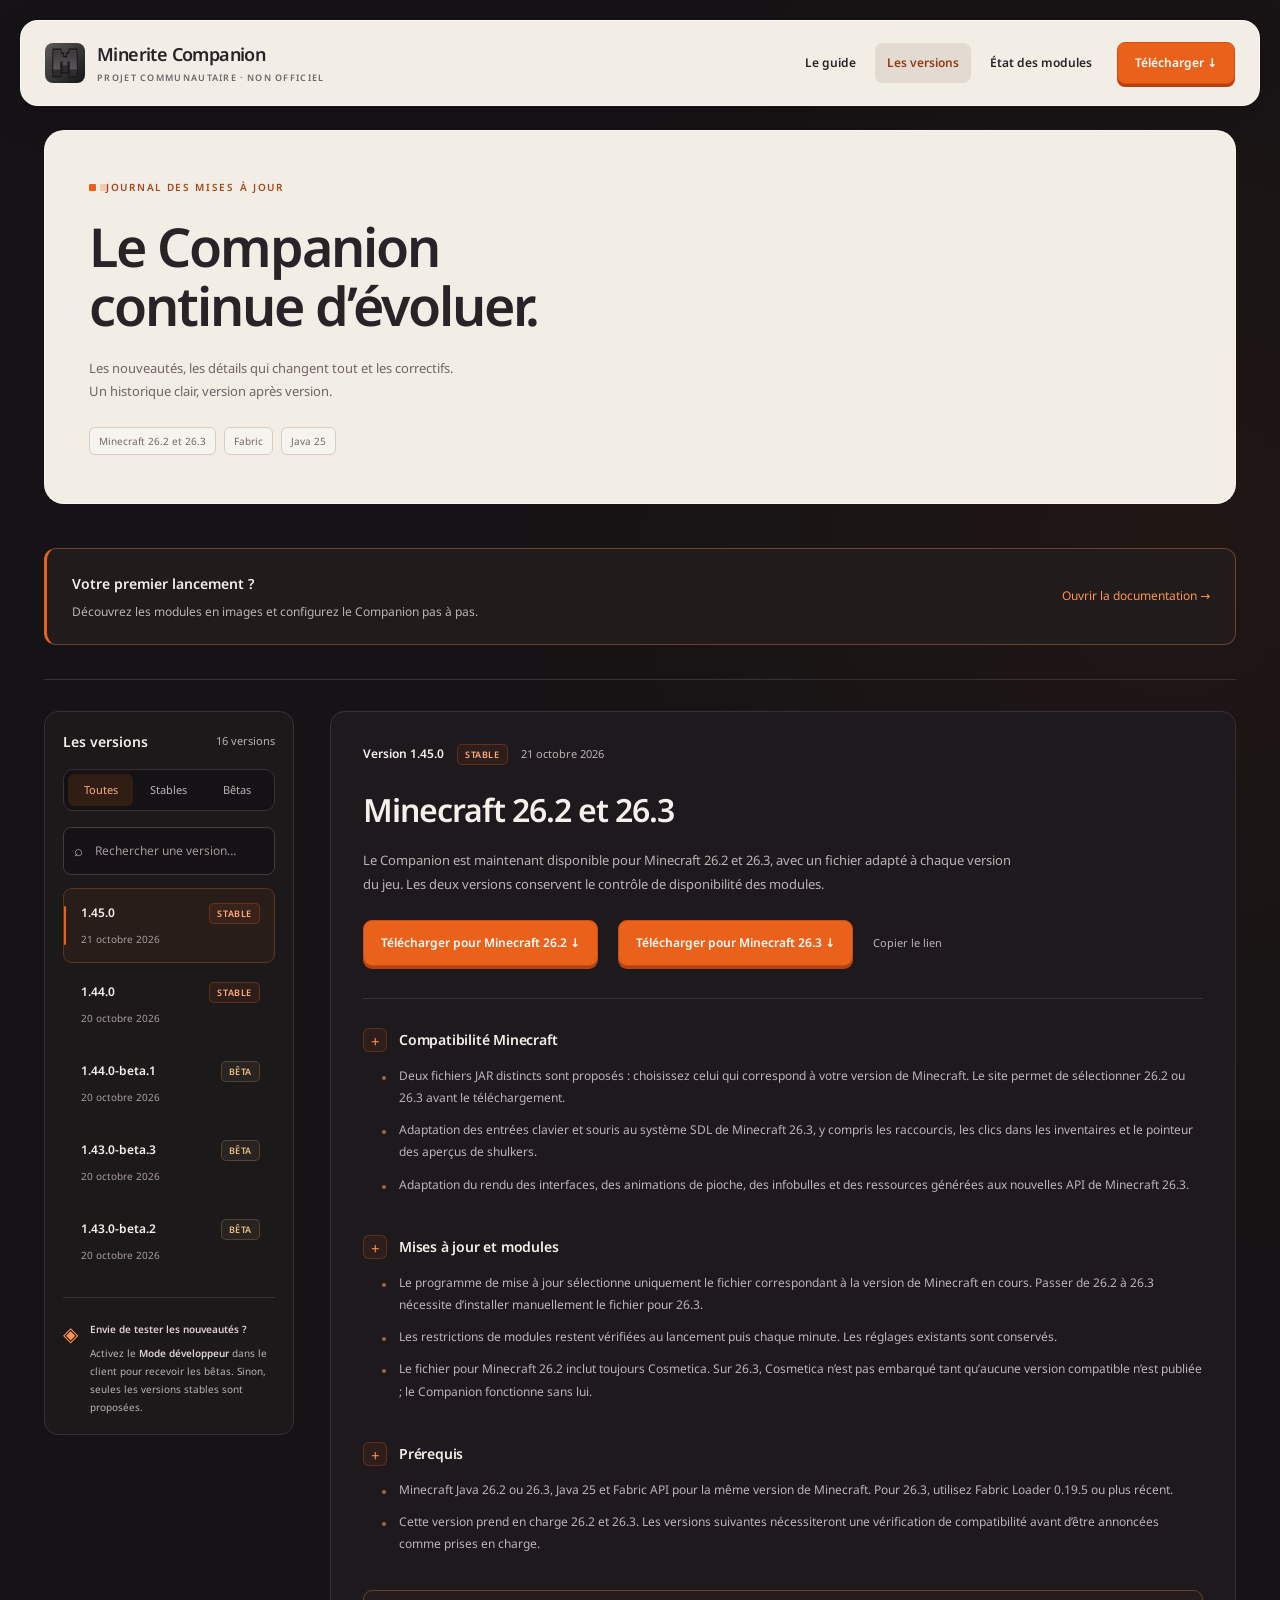
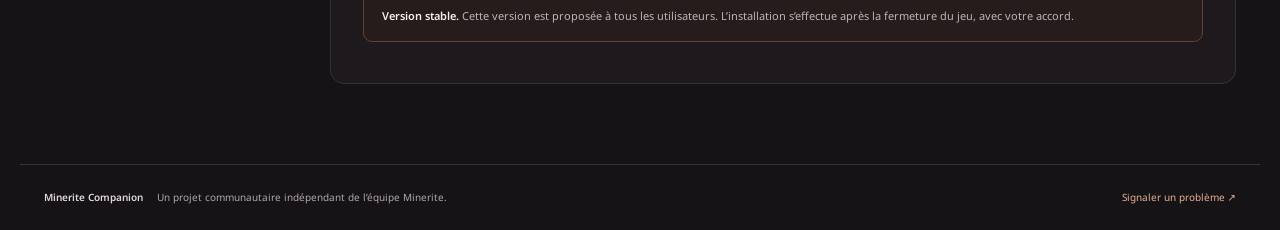
==== commit bf2460c1: "Publish Companion 1.45.0" ====
--- a/docs/index.html
+++ b/docs/index.html
@@ -8,13 +8,13 @@
   <title>Notes de version · Minerite Companion</title>
   <link rel="icon" href="minerite.png">
   <link rel="stylesheet" href="style.css">
-  <script src="app.js?v=20261020-downloads2" defer></script><link rel="stylesheet" href="documentation.css">
-  <link rel="stylesheet" href="companion-theme.css?v=20261020-downloads2">
+  <script src="app.js?v=20261021-mc263" defer></script><link rel="stylesheet" href="documentation.css">
+  <link rel="stylesheet" href="companion-theme.css?v=20261021-mc263">
 </head>
 <body>
   <header class="site-header"><a class="brand" href="documentation.html"><img src="minerite.png" alt="" width="40" height="40"><span class="brand-copy"><strong>Minerite Companion</strong><small>Projet communautaire · Non officiel</small></span></a><nav aria-label="Navigation principale"><a href="documentation.html">Le guide</a><a href="index.html" aria-current="page">Les versions</a><a href="module-controls.html">État des modules</a><a class="download" href="downloads.html">Télécharger ↓</a></nav></header>
   <main>
-    <section class="hero"><p class="eyebrow"><span></span> JOURNAL DES MISES À JOUR</p><h1>Le Companion<br>continue d’évoluer.</h1><p class="intro">Les nouveautés, les détails qui changent tout et les correctifs.<br> Un historique clair, version après version.</p><div class="hero-meta"><span>Minecraft 26.2</span><span>Fabric</span><span>Java 25</span></div></section>
+    <section class="hero"><p class="eyebrow"><span></span> JOURNAL DES MISES À JOUR</p><h1>Le Companion<br>continue d’évoluer.</h1><p class="intro">Les nouveautés, les détails qui changent tout et les correctifs.<br> Un historique clair, version après version.</p><div class="hero-meta"><span>Minecraft 26.2 et 26.3</span><span>Fabric</span><span>Java 25</span></div></section>
     <section class="docs-promo"><div><strong>Votre premier lancement ?</strong><p>Découvrez les modules en images et configurez le Companion pas à pas.</p></div><a href="documentation.html">Ouvrir la documentation →</a></section><div class="journal">
       <aside class="sidebar" aria-label="Historique des versions"><div class="sidebar-heading"><h2>Les versions</h2><span id="count">—</span></div><div class="filters" role="group" aria-label="Filtrer les versions"><button type="button" data-channel="all" aria-pressed="true">Toutes</button><button type="button" data-channel="stable" aria-pressed="false">Stables</button><button type="button" data-channel="beta" aria-pressed="false">Bêtas</button></div><label class="search"><span class="sr-only">Rechercher dans les notes</span><span aria-hidden="true">⌕</span><input id="search" type="search" placeholder="Rechercher une version…" autocomplete="off"></label><div id="versions" class="versions" role="navigation" aria-label="Choisir une version"></div><div class="channel-help"><span aria-hidden="true">◈</span><div><strong>Envie de tester les nouveautés ?</strong><p>Activez le <b>Mode développeur</b> dans le client pour recevoir les bêtas. Sinon, seules les versions stables sont proposées.</p></div></div></aside>
       <article id="release" class="release" aria-live="polite"><p class="loading">Chargement du journal…</p></article>
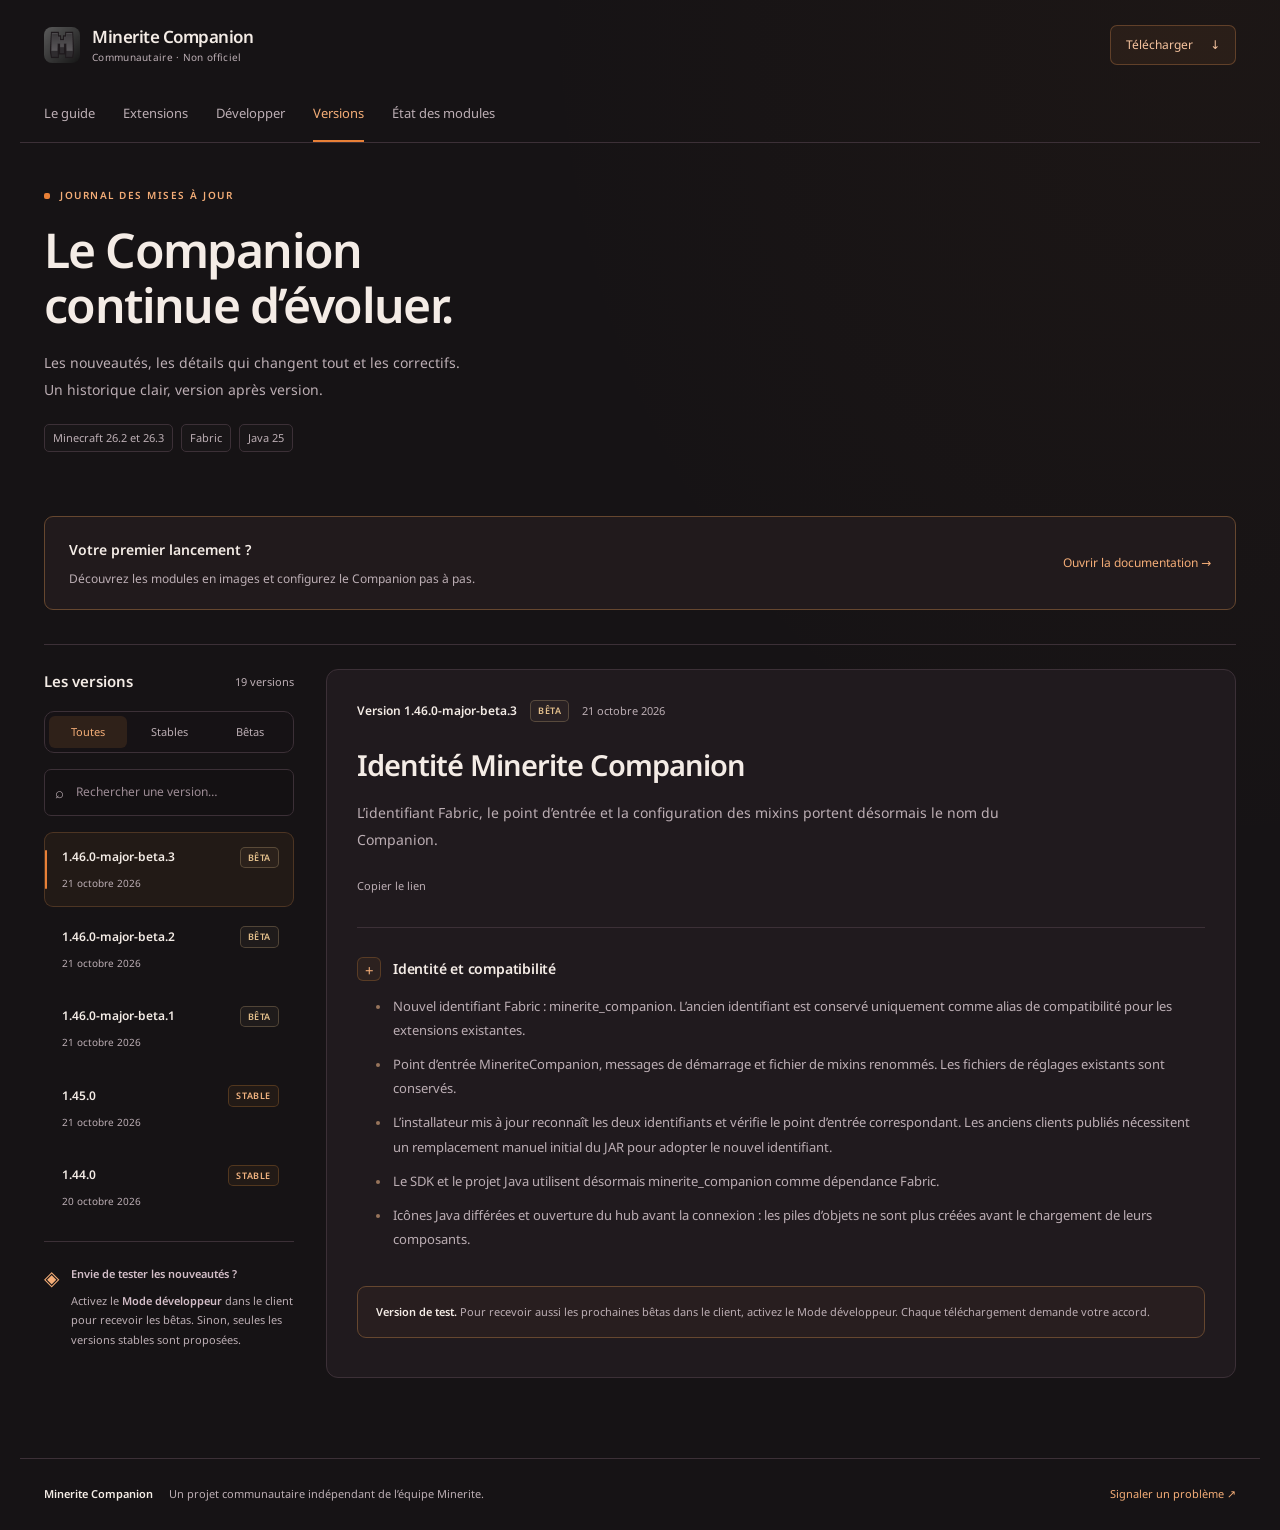
==== commit 0763eb3f: "Redesign navigation and add community catalogue and direct project submissions" ====
--- a/docs/index.html
+++ b/docs/index.html
@@ -9,14 +9,14 @@
   <link rel="icon" href="minerite.png">
   <link rel="stylesheet" href="style.css">
   <script src="app.js?v=20261021-mc263" defer></script><link rel="stylesheet" href="documentation.css">
-  <link rel="stylesheet" href="companion-theme.css?v=20261021-mc263">
+  <link rel="stylesheet" href="companion-theme.css?v=20261021-community">
 </head>
 <body>
-  <header class="site-header"><a class="brand" href="documentation.html"><img src="minerite.png" alt="" width="40" height="40"><span class="brand-copy"><strong>Minerite Companion</strong><small>Projet communautaire · Non officiel</small></span></a><nav aria-label="Navigation principale"><a href="documentation.html">Le guide</a><a href="index.html" aria-current="page">Les versions</a><a href="module-controls.html">État des modules</a><a class="download" href="downloads.html">Télécharger ↓</a></nav></header>
+  <header class="site-header"><div class="header-top"><a class="brand" href="documentation"><img src="minerite.png" alt="" width="36" height="36"><span class="brand-copy"><strong>Minerite Companion</strong><small>Communautaire · Non officiel</small></span></a><a class="download" href="downloads">Télécharger <span aria-hidden="true">↓</span></a></div><nav aria-label="Navigation principale"><a href="documentation">Le guide</a><a href="community">Extensions</a><a href="create">Développer</a><a href="./" aria-current="page">Versions</a><a href="module-controls">État des modules</a></nav></header>
   <main>
     <section class="hero"><p class="eyebrow"><span></span> JOURNAL DES MISES À JOUR</p><h1>Le Companion<br>continue d’évoluer.</h1><p class="intro">Les nouveautés, les détails qui changent tout et les correctifs.<br> Un historique clair, version après version.</p><div class="hero-meta"><span>Minecraft 26.2 et 26.3</span><span>Fabric</span><span>Java 25</span></div></section>
-    <section class="docs-promo"><div><strong>Votre premier lancement ?</strong><p>Découvrez les modules en images et configurez le Companion pas à pas.</p></div><a href="documentation.html">Ouvrir la documentation →</a></section><div class="journal">
-      <aside class="sidebar" aria-label="Historique des versions"><div class="sidebar-heading"><h2>Les versions</h2><span id="count">—</span></div><div class="filters" role="group" aria-label="Filtrer les versions"><button type="button" data-channel="all" aria-pressed="true">Toutes</button><button type="button" data-channel="stable" aria-pressed="false">Stables</button><button type="button" data-channel="beta" aria-pressed="false">Bêtas</button></div><label class="search"><span class="sr-only">Rechercher dans les notes</span><span aria-hidden="true">⌕</span><input id="search" type="search" placeholder="Rechercher une version…" autocomplete="off"></label><div id="versions" class="versions" role="navigation" aria-label="Choisir une version"></div><div class="channel-help"><span aria-hidden="true">◈</span><div><strong>Envie de tester les nouveautés ?</strong><p>Activez le <b>Mode développeur</b> dans le client pour recevoir les bêtas. Sinon, seules les versions stables sont proposées.</p></div></div></aside>
+    <section class="docs-promo"><div><strong>Votre premier lancement ?</strong><p>Découvrez les modules en images et configurez le Companion pas à pas.</p></div><a href="documentation">Ouvrir la documentation →</a></section><div class="journal">
+      <aside class="sidebar" aria-label="Historique des versions"><div class="sidebar-heading"><h2>Les versions</h2><span id="count">·</span></div><div class="filters" role="group" aria-label="Filtrer les versions"><button type="button" data-channel="all" aria-pressed="true">Toutes</button><button type="button" data-channel="stable" aria-pressed="false">Stables</button><button type="button" data-channel="beta" aria-pressed="false">Bêtas</button></div><label class="search"><span class="sr-only">Rechercher dans les notes</span><span aria-hidden="true">⌕</span><input id="search" type="search" placeholder="Rechercher une version…" autocomplete="off"></label><div id="versions" class="versions" role="navigation" aria-label="Choisir une version"></div><div class="channel-help"><span aria-hidden="true">◈</span><div><strong>Envie de tester les nouveautés ?</strong><p>Activez le <b>Mode développeur</b> dans le client pour recevoir les bêtas. Sinon, seules les versions stables sont proposées.</p></div></div></aside>
       <article id="release" class="release" aria-live="polite"><p class="loading">Chargement du journal…</p></article>
     </div>
   </main>
--- a/docs/companion-theme.css
+++ b/docs/companion-theme.css
@@ -1,23 +1,13 @@
-:root{--bg:#151315;--surface:#211e20;--line:#373034;--text:#f5f0eb;--muted:#bdb3b7;--accent:#ff934f;--beta:#e9bc72;--paper:#f2eee6;--ink:#282326;--orange:#ea611c;--soft-orange:#ff934f18;color-scheme:dark}
-body{background:radial-gradient(ellipse at 92% 30%,#8b381017,transparent 40%),var(--bg)}
-.site-header{max-width:1240px;margin:20px auto 0;padding:16px 24px;height:auto;min-height:86px;background:var(--paper);color:var(--ink);border:1px solid #fff9;border-radius:18px;gap:24px;box-shadow:0 12px 40px #0002}
-.brand{gap:12px;letter-spacing:-.6px;flex-shrink:0}.brand img{width:40px;height:40px;border-radius:8px}.brand span,.brand strong{color:var(--ink)}.brand-copy{display:flex;flex-direction:column;line-height:1.25}.brand-copy small{font-size:9px;font-weight:600;letter-spacing:1.3px;text-transform:uppercase;color:#71666a;margin-top:6px}.brand strong{font-size:18px}
-.site-header nav{gap:7px;font-size:12px;font-weight:600}.site-header nav a{padding:10px 12px;border-radius:8px}.site-header nav>a:first-child{color:inherit}.site-header nav a[aria-current=page]{background:#e3dad1;color:#923b13}.site-header nav a:hover{background:#e6dfd7;color:#8e3510}.site-header nav .download{color:#fff;background:var(--orange);border:1px solid #d44f0d;box-shadow:0 3px 0 #b44116;padding:10px 17px;margin-left:6px}.site-header nav .download:hover{color:#fff;background:#d95315;transform:translateY(-1px)}
-main,.docs-main{max-width:1240px;padding:0 24px}.hero,.docs-hero{position:relative;isolation:isolate;margin:24px 0 44px;padding:48px 44px;background:var(--paper);color:var(--ink);border-radius:20px;overflow:hidden;border:1px solid #fff6}.hero:before,.docs-hero:before{content:'';position:absolute;inset:0;z-index:-1;opacity:.35;background-image:linear-gradient(90deg,#bcb1a612 1px,transparent 1px),linear-gradient(#bcb1a612 1px,transparent 1px);background-size:48px 48px;mask-image:linear-gradient(100deg,transparent,#000)}
-.docs-hero{grid-template-columns:1fr 1.12fr;gap:38px}.hero h1,.docs-hero h1{font-size:clamp(34px,4.2vw,54px);font-weight:900;letter-spacing:-2px;line-height:1.1;margin:0 0 22px;text-wrap:balance}.hero .eyebrow,.docs-hero .eyebrow{color:#a8471b;font-size:10px;letter-spacing:1.7px}.eyebrow span{width:7px;height:7px;border-radius:1px;background:var(--orange);box-shadow:11px 0 #ea611c44}.hero .intro,.docs-hero .intro{color:#716367;font-size:13px;line-height:1.8}.hero-meta{flex-wrap:wrap;gap:8px;margin-top:23px}.hero-meta span{font-size:10px;padding:5px 9px;border:1px solid #d8cec5;border-radius:6px;color:#74656a;background:#ffffff50}.hero-meta span+span:before{content:none}.start-link{display:inline-flex;align-items:center;justify-content:space-between;gap:24px;background:var(--orange);border:1px solid #cc4c12;border-radius:9px;box-shadow:0 3px 0 #b44116;padding:12px 17px;color:white;font-size:12px;font-weight:600;margin:24px 0 3px}.start-link:hover{background:#d95315;color:#fff}.hero-capture{transform:none;position:relative;min-width:0}.hero-capture:before{content:'EN JEU / MINERITE COMPANION';display:block;background:#211e20;color:#d5cac8;padding:11px 15px;font-size:9px;letter-spacing:1.4px;border-radius:12px 12px 0 0}.hero-capture button{border-radius:0 0 12px 12px;border:1px solid #40363a;box-shadow:0 14px 28px #34212626}.hero-capture figcaption{color:#7b6d71;font-size:10px;margin-top:13px}.hero-capture button:hover{border-color:var(--orange)}
-.documentation-layout{grid-template-columns:242px minmax(0,1fr);gap:36px;border:0;padding:0 0 64px;align-items:start}.guide-sidebar{padding:18px 14px;border:1px solid var(--line);border-radius:14px;background:#1c191b;top:20px;max-height:calc(100vh - 40px)}.guide-sidebar .search,.search{border:1px solid #44393d;border-radius:8px;background:#141214;padding:9px 10px;margin:0 0 13px}.search input{font-size:12px;color:var(--text)}.search input::placeholder{color:#a4989d}.guide-count{font-size:10px;padding-left:7px;color:#a99ba1}.nav-group{color:#c4a99c;font-size:9px;letter-spacing:1.3px;margin:24px 9px 9px}.guide-link{font-size:11px;line-height:1.6;padding:10px 12px;border:1px solid transparent;border-radius:7px;margin:3px 0;color:#c1b6bb}.guide-link:hover{color:#fff;background:#2c2528}.guide-link[aria-current=page]{background:#ea611c17;color:#ffac78;border:1px solid #e96b343f;box-shadow:inset 3px 0 var(--orange)}.help-link{color:#b9a8ae;border-color:var(--line);margin:22px 8px 4px;font-size:10px}.help-link:hover{color:var(--accent)}
-.guide-content{padding:30px 32px;border:1px solid var(--line);border-radius:14px;background:linear-gradient(135deg,#231e21,#1b191b 55%);scroll-margin-top:20px}.guide-kicker{color:var(--accent);font-size:9px;letter-spacing:1.5px;margin-bottom:14px}.guide-content h2{font-size:clamp(26px,3vw,35px);font-weight:900;letter-spacing:-1px;line-height:1.2;margin-bottom:18px}.guide-lead{font-size:13px;line-height:1.9;color:#c3b8be;margin-bottom:24px}.guide-content h3{font-size:16px;font-weight:600;margin:32px 0 18px;letter-spacing:-.3px}.guide-gallery{display:grid;grid-template-columns:repeat(2,minmax(0,1fr));gap:18px;margin:28px 0}.guide-gallery:has(>.guide-figure:only-child){grid-template-columns:1fr}.guide-figure{min-width:0;margin:0;padding:8px;background:#141214;border:1px solid #40363b;border-radius:11px}.guide-figure button{border-radius:6px;border:1px solid #42383c;box-shadow:none;transition:border-color .15s,transform .15s}.guide-figure button:hover{border-color:var(--accent);transform:translateY(-2px)}.guide-figure figcaption{font-size:10px;line-height:1.75;color:#b6a7ae;padding:3px 5px 6px;margin:9px 0 0}.guide-steps{display:grid;gap:10px;margin:0 0 26px}.guide-steps li{color:#d4c9ce;font-size:12px;line-height:1.85;padding:15px 16px 15px 58px;border:1px solid #3b3035;border-radius:9px;background:#171416;min-height:60px}.guide-steps li:before{left:13px;top:14px;background:#ea611c15;border:1px solid #ea611c38;color:#ffa569;border-radius:7px;width:29px;height:29px}.guide-detail{font-size:12px;line-height:1.95;border-color:var(--line);padding:21px 0;color:#bfb1b8}.guide-note{border-left:3px solid var(--orange);background:#ea611c0b;color:#c6b5bb;border-radius:0 8px 8px 0;font-size:11px;padding:18px}.guide-pager{border-color:var(--line);gap:12px}.guide-pager a{color:#e4c8ba;font-size:11px;padding:12px;border:1px solid #48383d;border-radius:8px;background:#261f22}.guide-pager a:hover{border-color:var(--orange);color:var(--accent)}
-.journal{grid-template-columns:250px minmax(0,1fr);gap:36px;border-color:var(--line)}.sidebar{padding:18px;border:1px solid var(--line);border-radius:14px;background:#1c191b}.sidebar .search{margin-top:16px}.sidebar-heading h2{font-size:14px}.filters{background:#141214;border-color:#3c3036}.filters button[aria-pressed=true]{background:#ea611c22;color:#ffad7d;box-shadow:none}.version:hover{background:#2a2226}.version[aria-current=true]{background:#ea611c10;border-color:#c46d3f50}.version[aria-current=true]:before{background:var(--orange)}.version-date{color:#a99aa2}.badge{color:#ffad79;background:#ea611c15;border-color:#ea611c44}.badge.beta{color:#e4be82;background:#e4be8210;border-color:#e4be8235}.channel-help{border-color:var(--line)}.channel-help strong,.channel-help b{color:#ded0d7}.release{padding:30px 32px;border:1px solid var(--line);border-radius:14px;background:#1d191c}.release h2{font-weight:900}.release-summary{font-size:13px}.release-actions{flex-wrap:wrap}.release-sections{border-color:var(--line)}.note-section h3:before{color:var(--accent);border-color:#ea611c44;background:#ea611c14}.note-section li{color:#c0b2ba;font-size:12px}.note-section li:before{background:#a16849}.release-footer{background:#ea611c0b;border-color:#61422e}.docs-promo{background:#211b1c;border:1px solid #70412c;border-left:3px solid var(--orange);padding:22px 25px;border-radius:12px}.docs-promo>a{color:var(--accent)}
-#image-viewer{background:#1c191b;border-color:#685044;border-radius:14px}.viewer-close{background:#36282b;border-color:#78503c;color:#ffbc8f}.viewer-close:hover{background:#513223}footer{border-color:var(--line);color:#b5a5ad;flex-wrap:wrap;font-size:10px;gap:14px;max-width:1240px;padding:24px}footer>span{color:#e4d6dd}footer a{color:#e7b194}footer a:hover{color:var(--accent)}.policy-main section{border-color:var(--line)}.policy-main .primary{background:#ea611c17!important;border-color:#8b492b!important;color:#ffb78a!important}.skip-link{background:var(--orange);color:#fff;z-index:100}a,button{transition:background-color .15s,border-color .15s,color .15s,transform .15s}::selection{background:#df6f2e66;color:white}
-@media(min-width:1500px){.docs-hero{padding:56px 48px}}
-@media(max-width:1000px){.site-header{margin:14px 20px 0;padding:14px 18px}.site-header nav a{padding:9px 10px}.docs-hero{padding:32px 28px;gap:24px}.documentation-layout{grid-template-columns:205px minmax(0,1fr);gap:22px}.guide-content{padding:24px}.guide-gallery{grid-template-columns:1fr}.journal{gap:24px;grid-template-columns:220px minmax(0,1fr)}.release{padding:24px}.brand-copy small{font-size:8px}}
-@media(max-width:780px){.site-header{flex-wrap:wrap;gap:16px;padding:16px 18px}.site-header nav{width:100%;justify-content:flex-start;gap:6px;flex-wrap:wrap}.site-header nav>a:first-child{display:block}.site-header .download{display:inline-flex;margin-left:auto}.hero,.docs-hero{padding:30px 26px;margin:20px 0 28px;grid-template-columns:1fr;gap:30px}.hero h1,.docs-hero h1{font-size:40px}.documentation-layout{display:block}.guide-sidebar{position:static;padding:14px;max-height:none;margin-bottom:20px}.guide-sidebar nav{display:flex;overflow-x:auto;gap:6px;padding:0 0 9px}.guide-link{flex-shrink:0;white-space:nowrap;font-size:11px}.nav-group{display:none}.guide-count{margin:8px}.guide-content{padding:24px}.guide-gallery{grid-template-columns:repeat(2,minmax(0,1fr))}.hero-meta span+span:before{content:none}.journal{display:flex;gap:22px}.sidebar{width:100%;position:static}.release{width:100%}.help-link{display:none}.site-header nav>a[href*="github.com/SpirtySprite/minerite-companion"]:not(.download){display:none}}
-@media(max-width:520px){main,.docs-main{padding:0 16px}.site-header{margin:12px 16px 0;border-radius:13px;padding:14px}.site-header nav{font-size:10px;gap:2px}.site-header nav a{padding:8px}.site-header nav .download{padding:8px 10px}.brand strong{font-size:17px}.hero,.docs-hero{padding:28px 22px;border-radius:14px}.hero h1,.docs-hero h1{font-size:34px;letter-spacing:-1.3px}.hero-meta{gap:6px}.hero-meta span{font-size:9px}.hero-capture:before{font-size:8px}.guide-content{padding:22px 18px;border-radius:12px}.guide-gallery{grid-template-columns:1fr;gap:16px}.guide-content h2{font-size:27px}.guide-lead,.guide-detail{font-size:12px}.guide-pager{flex-direction:column}.guide-pager a{max-width:100%;width:100%;margin:0!important;text-align:left!important}.guide-steps li{font-size:12px}.release{padding:22px 18px}.release h2{font-size:26px}.versions{grid-template-columns:1fr 1fr}.docs-promo{padding:20px}.site-header .brand-copy small{font-size:8px}.policy-main{padding:24px 20px!important;margin-top:24px!important}footer{padding:24px 20px;gap:10px;flex-direction:column;align-items:flex-start}}
-@media(prefers-reduced-motion:reduce){html{scroll-behavior:auto}a,button{transition:none}.guide-figure button:hover,.site-header nav .download:hover{transform:none}}
-
-.guide-sidebar{scrollbar-width:thin;scrollbar-color:#635047 transparent}.guide-sidebar::-webkit-scrollbar{width:5px}.guide-sidebar::-webkit-scrollbar-thumb{background:#635047;border-radius:9px}
-@media(max-width:520px){.site-header nav{display:grid;grid-template-columns:1fr 1fr;gap:5px}.site-header nav a{text-align:center}.site-header nav .download{margin:0;justify-content:center}.site-header nav a[aria-current=page]{background:#e3dad1}}
-
-.download-grid{display:grid;grid-template-columns:1fr 1fr;gap:24px}.download-card{padding:30px;border:1px solid var(--line);background:var(--surface);border-radius:16px}.download-card h2{font-size:28px;margin:14px 0 8px}.download-version{color:var(--accent);font-size:20px}.download-notes{display:block;color:var(--accent);font-size:12px;margin:20px 0}.download-card details{font-size:11px;color:var(--muted)}.download-card code{display:block;overflow-wrap:anywhere;margin-top:12px}.download-history{margin:36px 0 60px;color:var(--muted)}.download-history li{margin:12px 0}.download-history a{color:var(--accent)}@media(max-width:650px){.download-grid{grid-template-columns:1fr}}
-
-.release-actions .start-link{color:#fff;margin:0;text-decoration:none}.release-actions .start-link:hover{color:#fff}
+:root{--bg:#161315;--surface:#211c1f;--line:#3c3037;--text:#f4ece6;--muted:#bcaeb4;--accent:#f4ad77;--beta:#e5c18d;--paper:#f2e9de;--ink:#2b2227;--orange:#e88037;color-scheme:dark;font-size:15px;line-height:1.7}
+body{background:radial-gradient(ellipse at 95% 0,#9c5b1d0c,transparent 40%),var(--bg)}
+.site-header{display:block;max-width:1240px;height:auto;min-height:0;margin:0 auto;padding:0 24px;border-bottom:1px solid var(--line);background:none;border-radius:0;box-shadow:none}.header-top{display:flex;align-items:center;justify-content:space-between;gap:20px;min-height:90px}.brand{display:flex;align-items:center;gap:12px;letter-spacing:-.5px;flex-shrink:0}.brand img{width:36px;height:36px;border-radius:8px}.brand-copy{display:flex;flex-direction:column;line-height:1.3}.brand strong{color:var(--text);font-size:17px}.brand-copy small{color:var(--muted);font-size:10px;letter-spacing:.3px;margin-top:3px}.header-top .download{font-size:12px;border:1px solid #ee985249;background:#ee985211;color:#f6c39e;border-radius:7px;padding:9px 15px}.header-top .download:hover{background:#ee985225;color:#fff}.download span{padding-left:14px}.site-header nav{display:flex;align-items:stretch;gap:28px;overflow-x:auto;white-space:nowrap;font-size:13px;scrollbar-width:none}.site-header nav::-webkit-scrollbar{display:none}.site-header nav a,.site-header nav>a:first-child{display:block;flex-shrink:0;padding:12px 0 16px;color:var(--muted);border-bottom:2px solid transparent;border-radius:0}.site-header nav a:hover{color:var(--text);background:none}.site-header nav a[aria-current=page]{color:var(--accent);border-bottom-color:var(--orange);background:none}
+main,.docs-main{max-width:1240px;padding:0 24px}.hero,.docs-hero{margin:0 0 32px;padding:44px 0 32px;background:none;border:0;border-radius:0;overflow:visible;color:var(--text)}.hero:before,.docs-hero:before{display:none}.hero h1,.docs-hero h1{font-size:clamp(32px,4vw,48px);font-weight:600;letter-spacing:-1.6px;line-height:1.15;margin:0 0 18px}.hero .intro,.docs-hero .intro{color:var(--muted);font-size:14px;line-height:1.9}.eyebrow,.hero .eyebrow,.docs-hero .eyebrow{font-size:10px;letter-spacing:1.5px;color:var(--accent);margin-bottom:18px}.eyebrow>span{width:6px;height:6px;box-shadow:none;background:var(--orange);border-radius:2px}.hero-meta{display:flex;gap:8px;flex-wrap:wrap;margin-top:20px}.hero-meta span{font-size:11px;padding:4px 8px;border:1px solid var(--line);border-radius:5px;color:var(--muted);background:#ffffff03}.hero-meta span+span:before{content:none}.start-link{display:inline-flex;align-items:center;justify-content:space-between;gap:20px;padding:12px 17px;background:var(--orange);color:#21130a;border:1px solid #f6b17b;border-radius:7px;box-shadow:none;font-size:13px;font-weight:600;margin:20px 0 0;text-decoration:none}.start-link:hover{color:#21130a;background:#f39c5e;transform:translateY(-1px)}
+.docs-hero{display:grid;grid-template-columns:1fr 1fr;gap:48px;align-items:center}.hero-capture{margin:0;min-width:0;transform:none}.hero-capture:before{content:none}.hero-capture button{border:1px solid #635045;border-radius:10px;box-shadow:0 16px 40px #0003}.hero-capture button:hover{border-color:var(--accent)}.hero-capture figcaption{font-size:11px;color:var(--muted);line-height:1.8;margin-top:10px}.documentation-layout{grid-template-columns:240px minmax(0,1fr);gap:40px;padding:0 0 64px;border:0;align-items:start}.guide-sidebar{padding:0 0 18px;border:0;border-right:1px solid var(--line);border-radius:0;background:none;top:24px;max-height:calc(100vh - 48px);scrollbar-width:thin;scrollbar-color:#5f4840 transparent}.guide-sidebar .search,.search{border:1px solid var(--line);border-radius:7px;background:#141113;padding:8px 10px;margin:0 18px 16px 0}.search input{font-size:12px;color:var(--text)}.search input::placeholder{color:#9d8c95}.guide-count{font-size:11px;color:var(--muted);padding-left:6px}.nav-group{color:#c6a890;font-size:10px;letter-spacing:1px;margin:26px 8px 8px}.guide-link{font-size:12px;padding:10px 12px;border:1px solid transparent;border-radius:6px;margin:3px 18px 3px 0;color:var(--muted);line-height:1.6}.guide-link:hover{color:var(--text);background:#33292b}.guide-link[aria-current=page]{color:#ffd1ad;background:#e88f3714;border-color:#b57b4133;box-shadow:inset 2px 0 var(--orange)}.help-link{margin:22px 18px 0 8px;border-color:var(--line);font-size:11px;color:var(--accent)}.guide-content{padding:30px;border:1px solid var(--line);border-radius:12px;background:#201a1e;scroll-margin-top:24px}.guide-kicker{color:var(--accent);font-size:10px;letter-spacing:1.1px;margin-bottom:14px}.guide-content h2{font-size:30px;line-height:1.3;letter-spacing:-.8px;margin:0 0 18px}.guide-lead,.guide-detail{color:var(--muted);font-size:14px;line-height:1.9}.guide-content h3{font-size:17px;letter-spacing:-.3px;margin:30px 0 18px}.guide-gallery{gap:16px;margin:24px 0;grid-template-columns:repeat(2,minmax(0,1fr))}.guide-gallery:has(>.guide-figure:only-child){grid-template-columns:1fr}.guide-figure{margin:0;padding:6px;border:1px solid var(--line);background:#141113;border-radius:8px;min-width:0}.guide-figure button{border:0;border-radius:4px;box-shadow:none}.guide-figure button:hover{transform:none}.guide-figure figcaption{font-size:11px;color:var(--muted);line-height:1.8;margin:10px 6px 7px}.guide-steps{display:grid;gap:10px;margin:0 0 24px}.guide-steps li{font-size:13px;line-height:1.9;color:#d8cbd2;min-height:58px;padding:15px 15px 15px 56px;background:#161215;border:1px solid var(--line);border-radius:7px}.guide-steps li:before{width:27px;height:27px;left:13px;top:15px;border-radius:6px;border:1px solid #df8b3940;background:#df8b3914;color:var(--accent)}.guide-detail{padding:20px 0;border-color:var(--line)}.guide-note{padding:16px 18px;border-left:2px solid var(--orange);background:#df8b390a;color:var(--muted);font-size:12px;line-height:1.9;border-radius:0 6px 6px 0}.guide-pager{gap:12px;border-color:var(--line)}.guide-pager a{padding:12px 14px;border:1px solid var(--line);border-radius:6px;color:var(--accent);font-size:12px}.guide-pager a:hover{border-color:#996848}.docs-promo{padding:20px 24px;background:#211a1c;border:1px solid #66472f;border-radius:9px;gap:24px}.docs-promo>a{color:var(--accent)}
+.journal{grid-template-columns:250px minmax(0,1fr);gap:32px;border-color:var(--line);padding-top:24px}.sidebar{background:none;border:0;border-radius:0;padding:0}.sidebar .search{margin:16px 0}.sidebar-heading h2{font-size:15px}.filters{background:#161215;border-color:var(--line)}.filters button[aria-pressed=true]{background:#df8b3920;color:var(--accent);box-shadow:none}.version:hover{background:#2a2226}.version[aria-current=true]{background:#df8b3910;border-color:#85583370}.version[aria-current=true]:before{background:var(--orange)}.version-date{color:var(--muted)}.badge{border-color:#df8b3940;background:#df8b3910;color:#f1b381;font-size:9px}.badge.beta{color:var(--beta);background:#e5c18d0c;border-color:#e5c18d40}.channel-help{border-color:var(--line);font-size:11px}.channel-help strong,.channel-help b{color:#d3bec8}.release{border:1px solid var(--line);border-radius:12px;background:#201a1e;padding:28px 30px}.release h2{font-size:29px}.release-summary{font-size:14px}.release-actions{flex-wrap:wrap}.release-actions .start-link{margin:0;color:#21130a}.release-sections{border-color:var(--line)}.note-section h3:before{color:var(--accent);border-color:#df8b3940;background:#df8b3910}.note-section li{font-size:13px;color:var(--muted)}.note-section li:before{background:#98745c}.release-footer{background:#df8b390a;border-color:#66472f}
+.download-grid{display:grid;grid-template-columns:1fr 1fr;gap:24px}.download-card{border:1px solid var(--line);border-radius:12px;background:var(--surface);padding:28px}.download-card h2{font-size:26px;margin:14px 0 8px}.download-version{font-size:19px;color:var(--accent)}.download-notes{display:block;font-size:12px;color:var(--accent);margin:20px 0}.download-card details{font-size:12px;color:var(--muted)}.download-card code{display:block;overflow-wrap:anywhere;font-size:11px;margin-top:12px}.download-history{margin:32px 0 64px;color:var(--muted);font-size:13px}.download-history li{margin:12px 0}.download-history a{color:var(--accent)}
+.developer-content{max-width:none!important;display:grid;grid-template-columns:210px minmax(0,1fr);gap:0 32px;align-items:start}.developer-nav{grid-column:1;grid-row:1/span 30;display:flex;flex-direction:column;position:sticky;top:24px;border-right:1px solid var(--line);padding-right:20px;gap:2px!important}.developer-nav a{border:0!important;border-radius:6px!important;padding:10px 12px!important;font-size:12px;color:var(--muted)!important}.developer-nav a:hover{background:#df8b3910;color:var(--accent)!important}.developer-content section{grid-column:2;margin:0 0 22px!important;border-radius:10px!important;padding:28px!important}.developer-content p,.developer-content li,.developer-content td{font-size:14px}.developer-content h2{font-size:25px}.developer-content pre{font-size:12px!important}.developer-content th{font-size:12px}.developer-content code{overflow-wrap:anywhere}.developer-callout{font-size:13px}
+#image-viewer{background:#211c1f;border-color:#69503d;border-radius:12px}.viewer-close{background:#302027;border-color:#73503c;color:var(--accent)}footer{max-width:1240px;padding:26px 24px;border-color:var(--line);font-size:11px;gap:16px;color:var(--muted);flex-wrap:wrap}footer>span{color:var(--text)}footer a{color:var(--accent)}.policy-main section{border-color:var(--line)}.policy-main .primary{background:#df8b3910!important;color:var(--accent)!important;border-color:#85583370!important}.skip-link{background:var(--orange);color:#21130a;z-index:100}::selection{background:#e88f3744;color:#fff}a,button{transition:background-color .15s,border-color .15s,color .15s,transform .15s}button,input,textarea{font-family:inherit}[hidden]{display:none!important}
+@media(max-width:1050px){.docs-hero{gap:28px}.documentation-layout{grid-template-columns:205px minmax(0,1fr);gap:24px}.guide-content{padding:24px}.guide-gallery{grid-template-columns:1fr}.developer-content{grid-template-columns:180px minmax(0,1fr);gap:0 20px}.developer-content section{padding:22px!important}}
+@media(max-width:780px){.site-header nav{gap:24px}.header-top{min-height:80px}.brand-copy small{font-size:9px}.hero,.docs-hero{padding:32px 0 24px;margin:0 0 24px}.docs-hero{grid-template-columns:1fr;gap:24px}.hero-capture{max-width:600px}.documentation-layout{display:block}.guide-sidebar{position:static;border:0;padding:0;max-height:none;margin:0 0 20px}.guide-sidebar nav{display:flex;overflow-x:auto;gap:5px;padding-bottom:10px}.guide-link{flex-shrink:0;white-space:nowrap;margin:0}.guide-sidebar .nav-group{display:none}.guide-count{font-size:10px}.guide-sidebar .search{margin-right:0}.help-link{display:none}.guide-gallery{grid-template-columns:repeat(2,minmax(0,1fr))}.journal{display:flex;flex-direction:column;gap:22px}.sidebar,.release{width:100%;position:static}.developer-content{display:block}.developer-nav{position:static;display:flex;flex-direction:row;overflow-x:auto;border:0;padding:0 0 10px;flex-wrap:nowrap!important;margin-bottom:18px!important}.developer-nav a{white-space:nowrap}.site-header nav>a:first-child{display:block}.developer-content section{margin-bottom:20px!important}}
+@media(max-width:520px){main,.docs-main{padding:0 18px}.site-header{padding:0 18px}.header-top{gap:10px;min-height:76px}.brand strong{font-size:14px}.brand img{width:30px;height:30px}.brand{gap:9px}.brand-copy small{font-size:8px}.header-top .download{padding:8px 10px;font-size:11px}.header-top .download span{padding-left:6px}.site-header nav{font-size:12px;gap:22px}.site-header nav a{padding:10px 0 13px}.hero h1,.docs-hero h1{font-size:34px;letter-spacing:-1px}.hero .intro,.docs-hero .intro{font-size:13px}.guide-content{padding:22px 18px}.guide-content h2{font-size:26px}.guide-gallery{grid-template-columns:1fr}.guide-steps li{font-size:12px}.guide-pager{flex-direction:column}.guide-pager a{max-width:100%;width:100%;margin:0!important;text-align:left!important}.release{padding:22px 18px}.release h2{font-size:26px}.versions{grid-template-columns:1fr 1fr}.download-grid{grid-template-columns:1fr}.download-card{padding:22px}.developer-content section{padding:20px!important}.developer-content p,.developer-content li,.developer-content td{font-size:13px}.developer-content h2{font-size:22px}footer{padding:24px 18px;flex-direction:column;align-items:flex-start}.policy-main{padding:24px 18px!important}.guide-lead,.guide-detail{font-size:13px}}
+@media(prefers-reduced-motion:reduce){html{scroll-behavior:auto}a,button{transition:none}.start-link:hover{transform:none}}
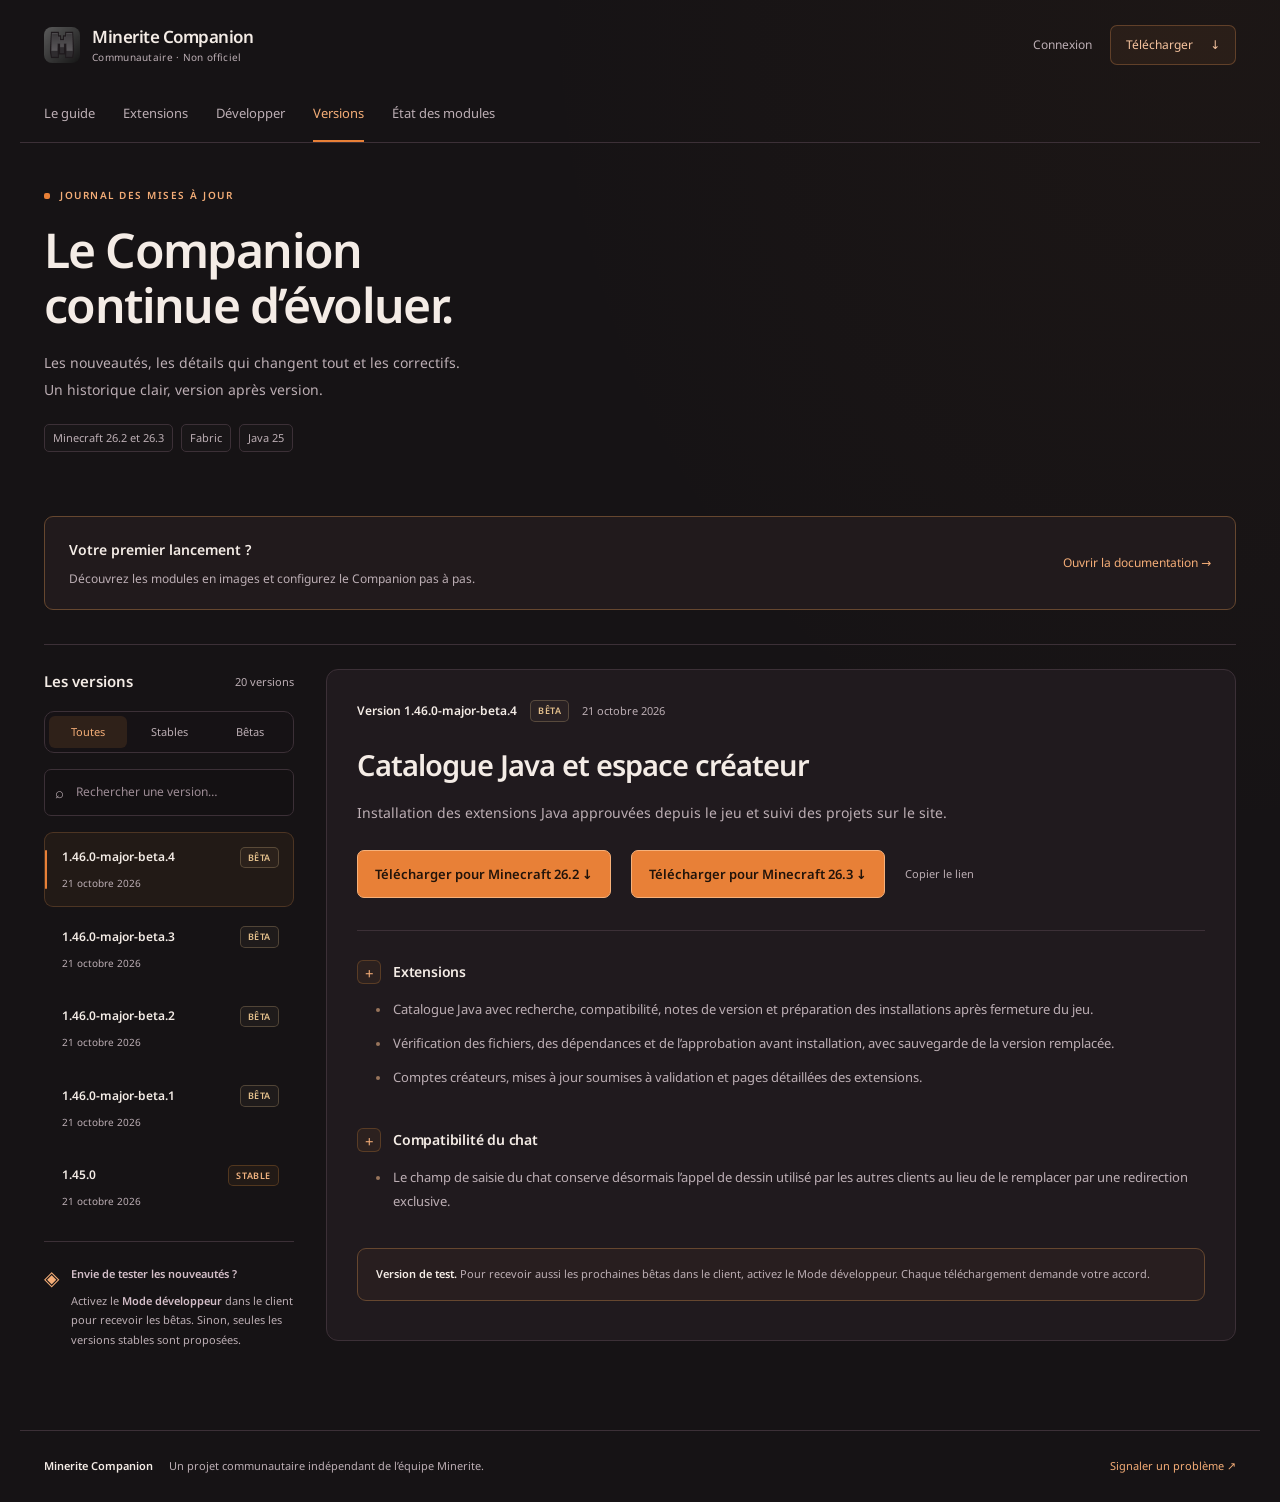
==== commit 03407a2f: "Publish creator portal and Companion 1.46.0-major-beta.4" ====
--- a/docs/index.html
+++ b/docs/index.html
@@ -9,10 +9,10 @@
   <link rel="icon" href="minerite.png">
   <link rel="stylesheet" href="style.css">
   <script src="app.js?v=20261021-mc263" defer></script><link rel="stylesheet" href="documentation.css">
-  <link rel="stylesheet" href="companion-theme.css?v=20261021-community">
-</head>
+  <link rel="stylesheet" href="companion-theme.css?v=20261021-creators">
+<link rel="stylesheet" href="portal.css?v=20261021-creators"><script type="module" src="account.js?v=20261021-creators"></script></head>
 <body>
-  <header class="site-header"><div class="header-top"><a class="brand" href="documentation"><img src="minerite.png" alt="" width="36" height="36"><span class="brand-copy"><strong>Minerite Companion</strong><small>Communautaire · Non officiel</small></span></a><a class="download" href="downloads">Télécharger <span aria-hidden="true">↓</span></a></div><nav aria-label="Navigation principale"><a href="documentation">Le guide</a><a href="community">Extensions</a><a href="create">Développer</a><a href="./" aria-current="page">Versions</a><a href="module-controls">État des modules</a></nav></header>
+  <header class="site-header"><div class="header-top"><a class="brand" href="documentation"><img src="minerite.png" alt="" width="36" height="36"><span class="brand-copy"><strong>Minerite Companion</strong><small>Communautaire · Non officiel</small></span></a><div class="header-tools"><a class="account-link" data-account-link href="account">Connexion</a><a class="download" href="downloads">Télécharger <span aria-hidden="true">↓</span></a></div></div><nav aria-label="Navigation principale"><a href="documentation">Le guide</a><a href="community">Extensions</a><a href="create">Développer</a><a href="./" aria-current="page">Versions</a><a href="module-controls">État des modules</a></nav></header>
   <main>
     <section class="hero"><p class="eyebrow"><span></span> JOURNAL DES MISES À JOUR</p><h1>Le Companion<br>continue d’évoluer.</h1><p class="intro">Les nouveautés, les détails qui changent tout et les correctifs.<br> Un historique clair, version après version.</p><div class="hero-meta"><span>Minecraft 26.2 et 26.3</span><span>Fabric</span><span>Java 25</span></div></section>
     <section class="docs-promo"><div><strong>Votre premier lancement ?</strong><p>Découvrez les modules en images et configurez le Companion pas à pas.</p></div><a href="documentation">Ouvrir la documentation →</a></section><div class="journal">
--- a/docs/portal.css
+++ b/docs/portal.css
@@ -0,0 +1,6 @@
+.header-tools{display:flex;align-items:center;gap:18px}.account-link{font-size:12px;color:var(--muted);max-width:160px;overflow:hidden;text-overflow:ellipsis;white-space:nowrap}.account-link:hover{color:var(--accent)}.portal-form{max-width:520px;display:grid;gap:20px;margin-top:26px}.portal-form label,.portal-label{display:block;font-size:13px;color:#e5d7ce;line-height:1.8}.portal-form input,.portal-label textarea{display:block;width:100%;padding:12px 14px;margin-top:8px;background:#121113;border:1px solid #584033;border-radius:7px;color:var(--text);font:inherit}.portal-form small{display:block;color:var(--muted);font-size:11px;margin-top:6px}.portal-form button{justify-self:start;margin-top:2px}.portal-form input:focus-visible,.portal-label textarea:focus-visible{outline:2px solid var(--accent);outline-offset:3px}.portal-button,.quiet-button{font:inherit;font-size:12px;border-radius:7px;padding:10px 14px;cursor:pointer}.portal-button{color:#f4c6a4;background:#e58c4a13;border:1px solid #8f5e3d}.portal-button:hover{background:#e58c4a25;color:#fff}.quiet-button{border:1px solid var(--line);background:none;color:var(--muted)}.quiet-button:hover{color:var(--text);border-color:#8f5e3d}.portal-button:disabled,.quiet-button:disabled{cursor:wait;opacity:.5}.portal-actions{display:flex;align-items:center;gap:18px;flex-wrap:wrap;margin:20px 0}.portal-actions .start-link{margin:0}.account-auth{max-width:720px;background:#211b1f;border:1px solid var(--line);border-radius:12px;padding:30px}.account-auth .category-tabs{border-bottom:1px solid var(--line);padding-bottom:16px;margin-bottom:26px}.account-auth h2{font-size:27px;letter-spacing:-.5px;margin:0 0 12px}.account-auth .muted{font-size:13px}.recovery-panel{background:#39291b;border:1px solid #ad7447;padding:26px;border-radius:10px;margin-bottom:28px}.recovery-panel h2{font-size:23px;margin:0 0 12px}.recovery-panel p{font-size:14px;color:#deccbc}.recovery-panel code{display:block;padding:14px;background:#171315;border:1px solid #735139;border-radius:6px;color:#ffd3a9;overflow-wrap:anywhere}.creator-library{margin:40px 0}.creator-library>h2{font-size:24px;margin-bottom:24px}.creator-project{padding:26px;border:1px solid var(--line);background:var(--surface);border-radius:12px;margin:18px 0}.project-heading{display:flex;justify-content:space-between;align-items:center;gap:16px}.project-heading h3{font-size:21px;margin:0}.creator-project>p{max-width:800px}.creator-project details{border-top:1px solid var(--line);padding-top:18px;margin-top:24px}.creator-project summary,.account-security summary{font-size:13px;color:var(--accent);cursor:pointer}.account-security{margin-top:40px;padding-top:26px;border-top:1px solid var(--line)}.plain-text{white-space:pre-wrap;overflow-wrap:anywhere;font-size:14px;line-height:1.9;color:var(--muted)}.decision-reason{padding:14px 16px;border-left:2px solid var(--accent);background:#e58c4a0a;color:#e9c1a2;font-size:13px;white-space:pre-wrap;overflow-wrap:anywhere}.version-entry{border-bottom:1px solid var(--line);padding:20px 0}.version-entry:last-child{border:0}.version-entry h3,.version-entry h4{font-size:16px;margin:0 0 8px}.version-entry .muted{font-size:12px}.review-layout{display:grid;grid-template-columns:310px minmax(0,1fr);gap:28px;align-items:start;margin:28px 0}.review-card{display:flex;flex-direction:column;gap:8px;width:100%;text-align:left;color:var(--text);padding:18px;background:#211c1f;border:1px solid var(--line);border-radius:9px;margin-bottom:12px}.review-card strong{font-size:15px}.review-card span{font-size:12px;color:var(--accent)}.review-card small{font-size:11px;color:var(--muted)}.review-card:hover,.review-card[aria-pressed=true]{border-color:#b27549;background:#31231e}.review-detail{padding:28px;border:1px solid var(--line);border-radius:12px;background:#201a1e;min-width:0}.review-detail h2{font-size:27px;margin:18px 0 8px}.review-detail h3{font-size:16px;margin-top:26px}.review-detail>.muted{font-size:12px;overflow-wrap:anywhere}.review-detail .portal-label{margin-top:26px}.review-consent{display:flex;gap:12px;align-items:flex-start;font-size:13px;line-height:1.8;color:var(--muted);margin-top:22px}.review-consent input{width:18px;height:18px;flex-shrink:0;accent-color:var(--orange);margin-top:4px}.file-hash{font-size:10px;overflow-wrap:anywhere;display:block;color:var(--muted);line-height:1.8;margin:10px 0}.review-icon{width:64px;height:64px;object-fit:contain}.project-gallery{display:grid;grid-template-columns:repeat(2,minmax(0,1fr));gap:16px;margin:24px 0}.project-gallery img{width:100%;height:auto;display:block;border-radius:7px}.project-gallery button{padding:5px;border:1px solid var(--line);border-radius:9px;background:#161215;cursor:zoom-in}.project-gallery:has(>:only-child){grid-template-columns:1fr}.project-back{margin-top:30px;margin-bottom:24px}.extension-heading{display:flex;gap:24px;align-items:center;margin:0 0 32px}.extension-heading h1{font-size:42px;letter-spacing:-1.4px;margin:0 0 10px;overflow-wrap:anywhere;line-height:1.25}.extension-heading .eyebrow{margin-bottom:12px}.extension-heading .muted{margin:0;font-size:13px}.extension-icon{width:88px;height:88px;border:1px solid #805a3b;background:#e58c4a0d;border-radius:16px;display:grid;place-items:center;color:var(--accent);font-size:30px;flex-shrink:0;overflow:hidden}.extension-icon img{width:100%;height:100%;object-fit:contain}.extension-layout{display:grid;grid-template-columns:minmax(0,1fr) 310px;gap:42px;align-items:start}.extension-layout>div{min-width:0}.extension-layout .category-tabs{border-bottom:1px solid var(--line);padding-bottom:14px}.extension-layout section{padding:22px 0}.extension-layout section h2{font-size:23px;margin:0 0 20px}.extension-download{position:sticky;top:24px;border:1px solid var(--line);border-radius:12px;padding:24px;background:#211b1e}.extension-download h2{font-size:24px;margin:18px 0 8px;overflow-wrap:anywhere}.extension-download .muted{font-size:12px}.extension-download h3{font-size:14px;margin:26px 0 10px}.extension-download .plain-text{font-size:12px}.extension-download .start-link{width:100%;justify-content:center;gap:8px}.extension-download details{border-top:1px solid var(--line);margin-top:22px;padding-top:15px;font-size:11px;color:var(--muted)}.extension-download .category-tabs{border:0;padding:0}.installation-steps{padding-left:22px;display:grid;gap:16px;font-size:14px;line-height:1.9;color:var(--muted)}#screenshot-viewer{padding:32px 16px 16px;background:#211b1f;border:1px solid #895f3f;border-radius:12px;max-width:95vw;max-height:95vh}#screenshot-viewer::backdrop{background:#000c}#screenshot-full{max-width:90vw;max-height:82vh;display:block;object-fit:contain}.submission-account{padding:18px 22px;border:1px solid #765039;background:#e58c4a0b;border-radius:9px;margin-bottom:26px;font-size:13px}.submission-account a{color:var(--accent)}.submission-account .portal-actions{margin:12px 0 0}.submission-form .inherit-media{display:flex;align-items:flex-start;gap:10px;font-size:12px;font-weight:400}.screenshots-preview{display:flex;gap:10px;flex-wrap:wrap;margin-top:14px}.screenshots-preview img{width:120px;height:70px;object-fit:cover;border-radius:5px;border:1px solid var(--line)}.submission-form .screenshots-input{display:block;width:100%;font:inherit;font-size:12px;color:var(--muted);margin-top:12px}.screenshots-input::file-selector-button{font:inherit;color:#f6d6be;background:#3b2b22;border:1px solid #70513f;padding:8px 10px;border-radius:5px;margin-right:10px}.subtitle-label{font-size:12px;color:var(--muted)}
+@media(max-width:900px){.review-layout{grid-template-columns:250px minmax(0,1fr);gap:18px}.review-detail{padding:22px}.extension-layout{grid-template-columns:minmax(0,1fr) 270px;gap:24px}.extension-download{padding:20px}}
+@media(max-width:700px){.review-layout,.extension-layout{display:flex;flex-direction:column}.review-layout>*,.extension-layout>*{width:100%}.extension-download{position:static;order:-1}.extension-heading h1{font-size:32px;letter-spacing:-.8px}.extension-icon{width:64px;height:64px;font-size:23px;border-radius:12px}.extension-heading{gap:16px}.review-layout #review-list{display:flex;overflow-x:auto;gap:12px;align-items:stretch}.review-card{width:230px;flex-shrink:0;margin:0}.account-auth{padding:24px}.header-tools{gap:12px}.account-link{max-width:95px;font-size:11px}.project-heading{align-items:flex-start;flex-direction:column}.creator-project{padding:22px}.project-gallery{grid-template-columns:1fr}}
+@media(max-width:420px){.header-tools{gap:9px}.account-link{max-width:72px;font-size:10px}.header-top .download{padding:7px 8px}.brand strong{font-size:12px}.brand img{width:27px;height:27px}.brand-copy small{font-size:7px}.extension-heading h1{font-size:27px}.extension-icon{width:54px;height:54px}.recovery-panel{padding:22px 18px}.portal-actions{gap:12px}.review-detail{padding:20px 16px}.account-auth .category-tabs button{padding:8px 9px;font-size:12px}}
+
+.review-dependencies{padding:15px;background:#141113;border:1px solid var(--line);border-radius:7px;font-size:11px;overflow:auto;white-space:pre-wrap;overflow-wrap:anywhere}
